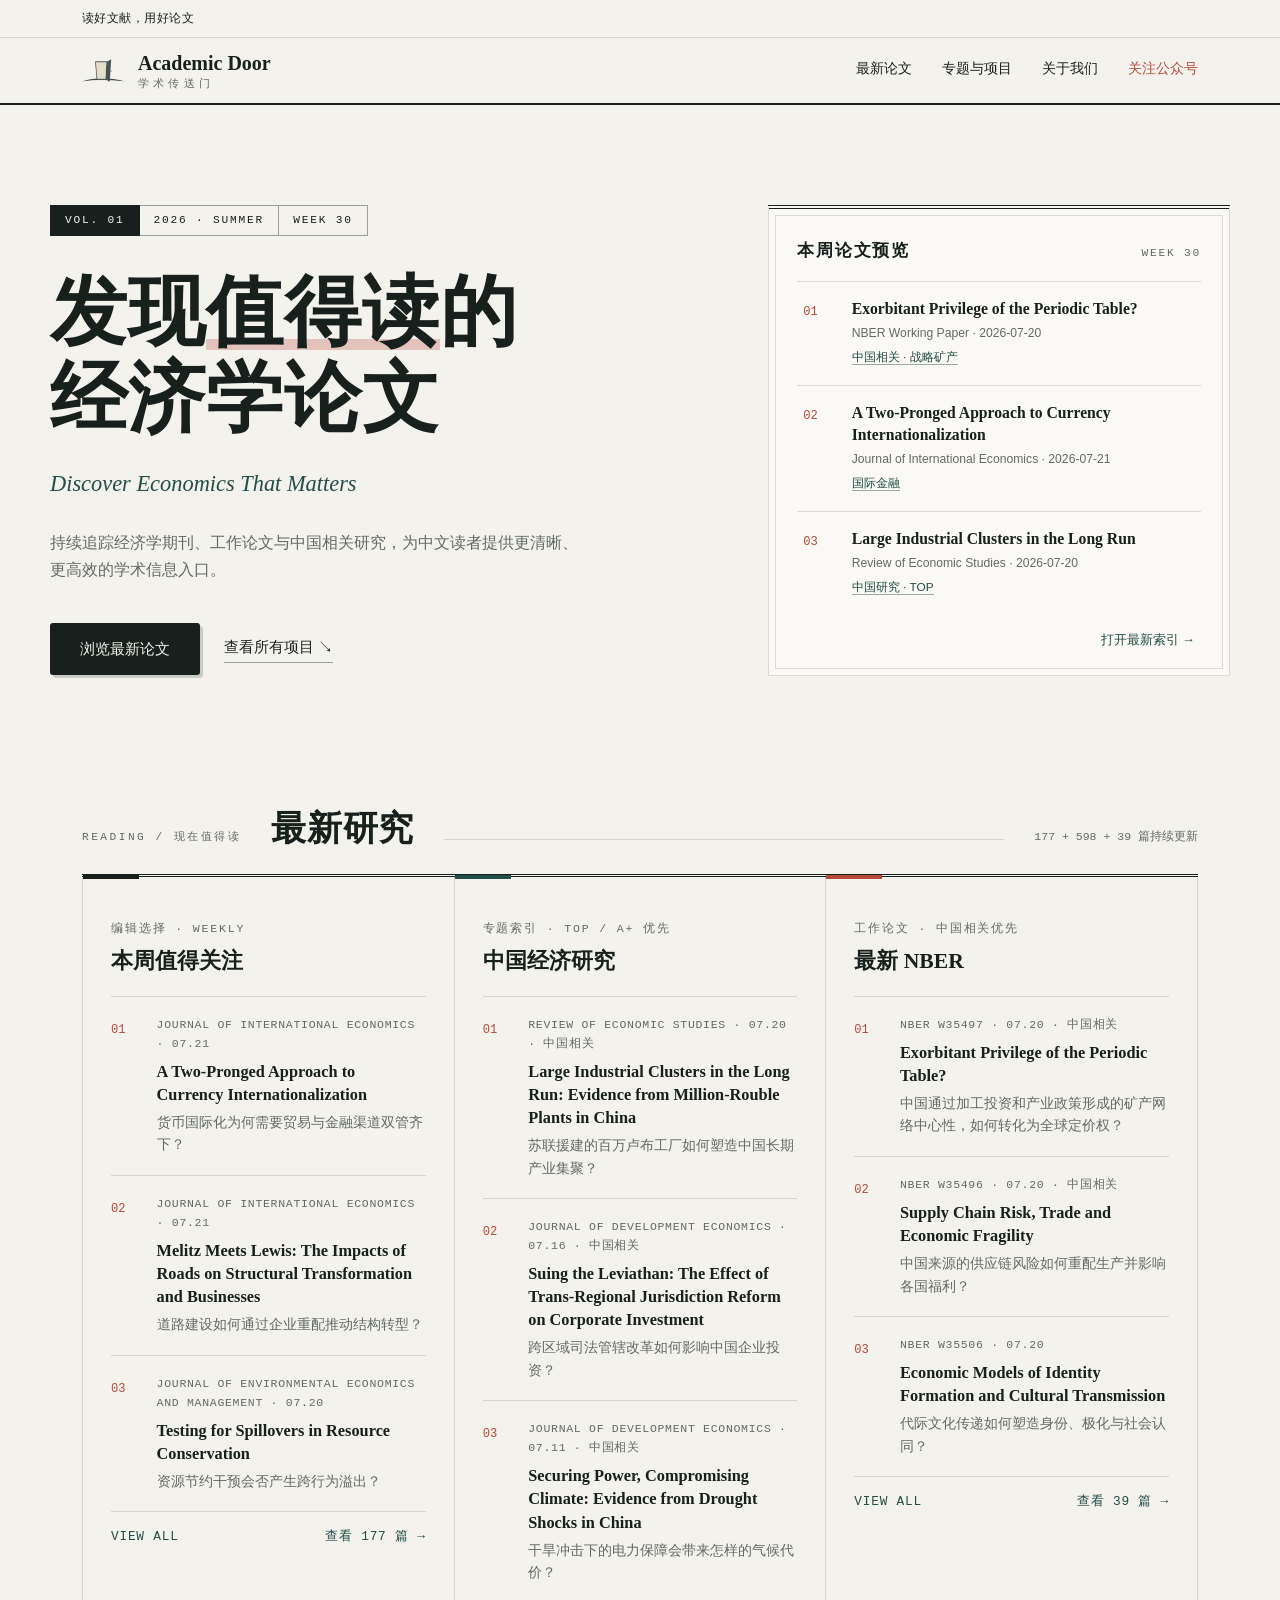
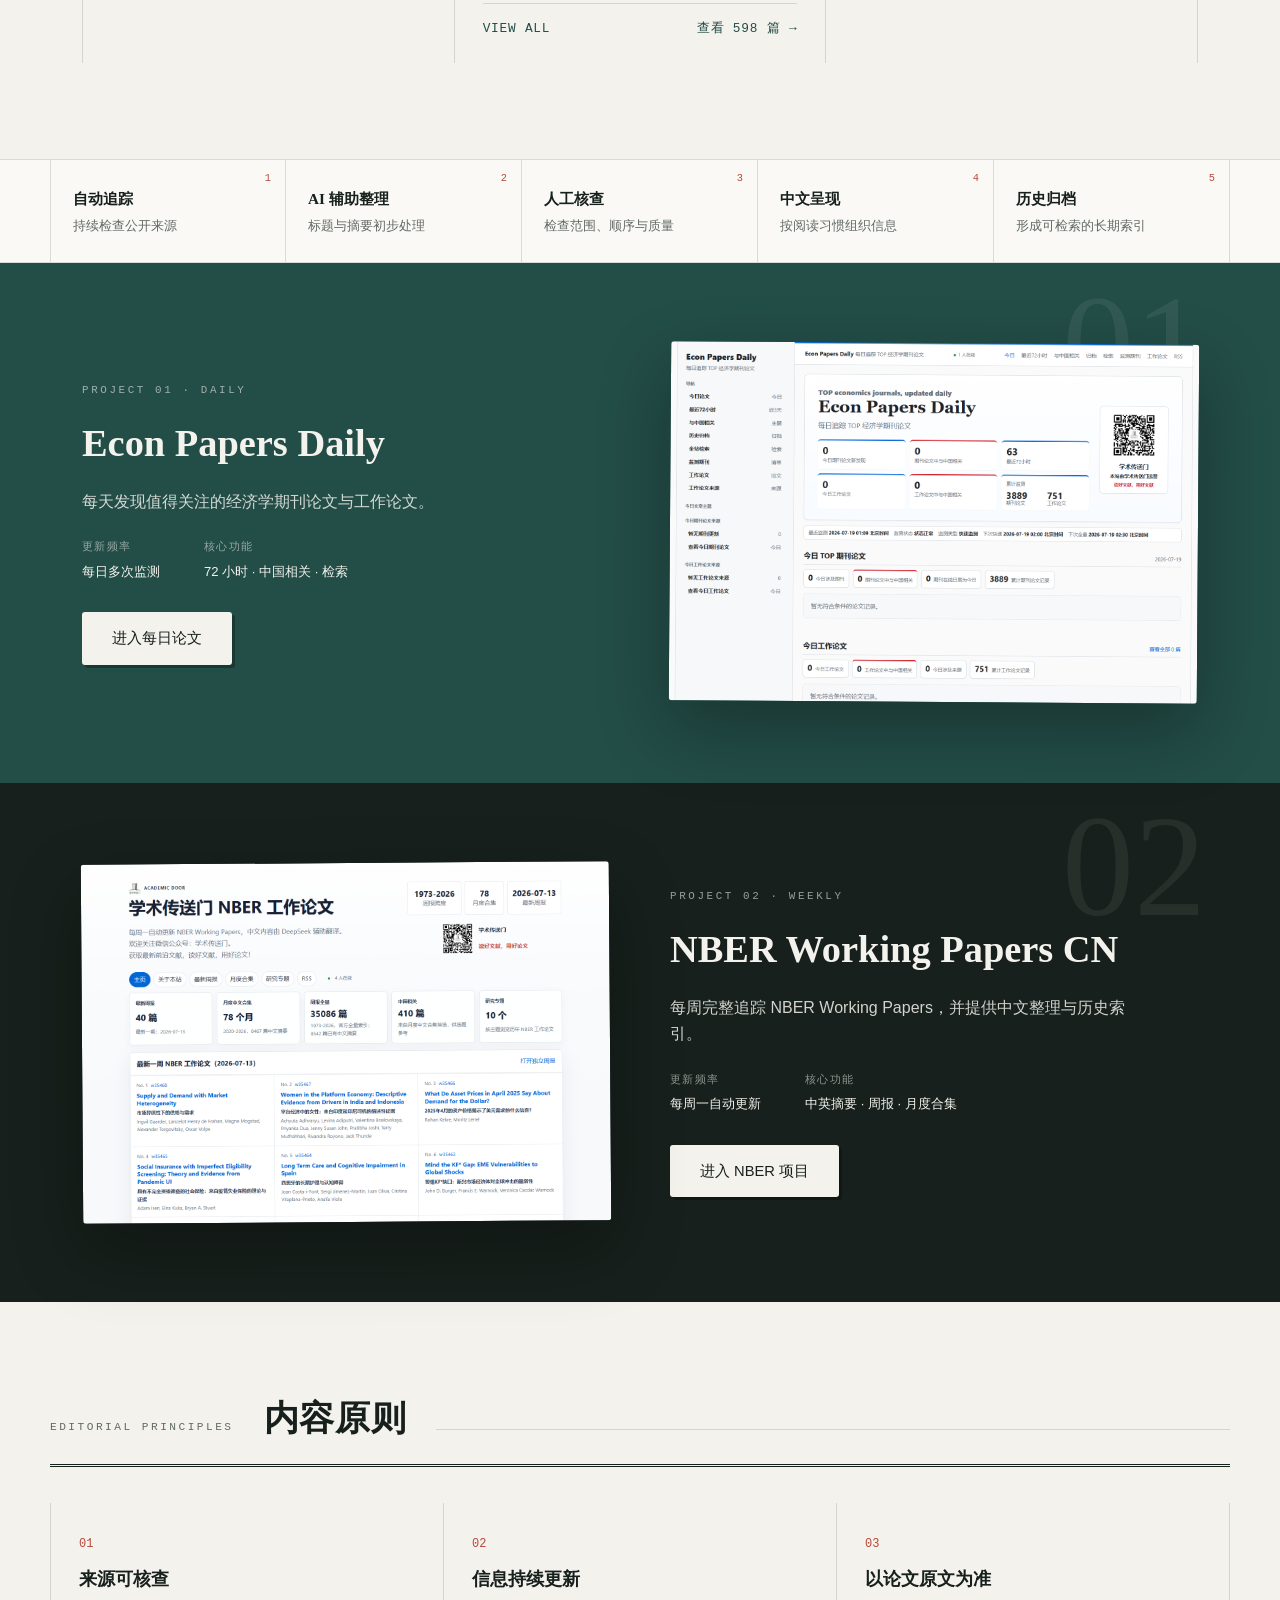
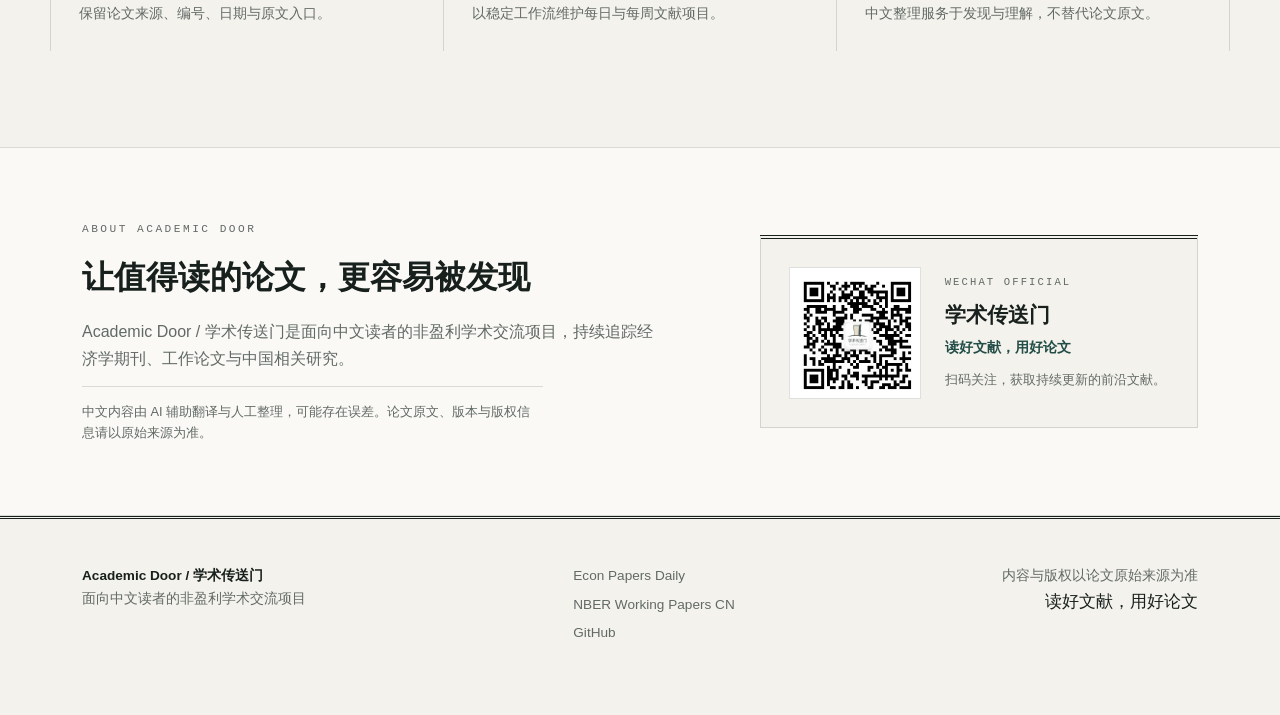
==== index.html @ 7e3368a0 "fix(homepage): connect presence and paper links" ====
<!doctype html>
<html lang="zh-CN">
<head>
<meta charset="utf-8">
<meta name="viewport" content="width=device-width, initial-scale=1">
<title>Academic Door / 学术传送门｜经济学文献发现入口</title>
<meta name="description" content="Academic Door / 学术传送门持续追踪经济学期刊、工作论文与中国相关研究，为中文读者提供清晰、可信、可检索的学术信息入口。">
<meta name="theme-color" content="#F4F2ED">
<meta name="robots" content="index,follow,max-image-preview:large">
<link rel="canonical" href="https://academic-door.github.io/">
<link rel="icon" href="assets/academic-door-mark.png" type="image/png">
<meta property="og:title" content="Academic Door / 学术传送门｜经济学文献发现入口">
<meta property="og:description" content="持续追踪经济学期刊、工作论文与中国相关研究。读好文献，用好论文。">
<meta property="og:type" content="website">
<meta property="og:url" content="https://academic-door.github.io/">
<meta property="og:image" content="https://academic-door.github.io/assets/academic-door-logo.png">
<meta property="og:locale" content="zh_CN">
<script type="application/ld+json">
{
  "@context": "https://schema.org",
  "@graph": [
    {
      "@type": "Organization",
      "@id": "https://academic-door.github.io/#organization",
      "name": "Academic Door",
      "alternateName": "学术传送门",
      "url": "https://academic-door.github.io/",
      "logo": "https://academic-door.github.io/assets/academic-door-logo.png",
      "description": "面向中文经济学读者的非盈利学术交流项目。"
    },
    {
      "@type": "WebSite",
      "@id": "https://academic-door.github.io/#website",
      "name": "Academic Door / 学术传送门",
      "url": "https://academic-door.github.io/",
      "publisher": {"@id": "https://academic-door.github.io/#organization"},
      "inLanguage": ["zh-CN", "en"]
    },
    {
      "@type": "ItemList",
      "name": "Academic Door 公开项目",
      "itemListElement": [
        {"@type": "ListItem", "position": 1, "url": "https://academic-door.github.io/econ-paper-monitor/", "name": "Econ Papers Daily"},
        {"@type": "ListItem", "position": 2, "url": "https://academic-door.github.io/nber-working-papers-cn/", "name": "NBER Working Papers CN"}
      ]
    }
  ]
}
</script>
<style>
  :root{
    --paper:#F4F2ED; --raised:#FAF9F6; --ink:#17201C; --ink2:#626A65;
    --green:#234D47; --red:#B64A3A; --line:rgba(23,32,28,.14); --line2:rgba(23,32,28,.4);
    --serif-zh:"Songti SC","STSong","Noto Serif CJK SC","Source Han Serif SC",SimSun,serif;
    --serif-en:"Iowan Old Style",Baskerville,"Times New Roman",serif;
    --sans:"PingFang SC","Microsoft YaHei","Noto Sans CJK SC",Arial,sans-serif;
    --mono:"SFMono-Regular",Consolas,"Liberation Mono",monospace;
  }
  *{box-sizing:border-box;margin:0}
  html{scroll-behavior:smooth}
  body{background:var(--paper);color:var(--ink);font-family:var(--sans);line-height:1.65;text-rendering:optimizeLegibility}
  .shell{max-width:1180px;margin:0 auto;padding:0 32px}
  a{color:inherit;text-decoration:none}
  :focus-visible{outline:2px solid var(--red);outline-offset:3px}
  .sr-only{position:absolute;width:1px;height:1px;overflow:hidden;clip:rect(0 0 0 0)}
  .skip-link{position:absolute;left:-999px;top:0;background:var(--ink);color:var(--paper);padding:8px 16px;z-index:99}
  .skip-link:focus{left:0}

  .dateline{border-bottom:1px solid var(--line);font-family:var(--mono);font-size:.72rem;letter-spacing:.14em;color:var(--ink2)}
  .dateline .shell{display:flex;justify-content:space-between;align-items:center;padding-top:9px;padding-bottom:9px}
  .dateline .motto-line{font-family:var(--serif-zh);letter-spacing:.04em;color:var(--ink)}
  .dateline b{color:var(--red);font-weight:400}
  .presence{display:none;align-items:center;gap:7px}
  .presence.is-live{display:inline-flex}
  .presence .dot{width:7px;height:7px;border-radius:50%;background:var(--green);position:relative}
  .presence .dot::after{content:"";position:absolute;inset:-4px;border-radius:50%;border:1px solid var(--green);opacity:.5;animation:ping 2.4s cubic-bezier(0,0,.2,1) infinite}
  @keyframes ping{0%{transform:scale(.7);opacity:.6}80%,100%{transform:scale(1.9);opacity:0}}
  .presence .n{color:var(--ink);font-weight:400}
  @media(prefers-reduced-motion:reduce){.presence .dot::after{animation:none}}

  header.site{position:sticky;top:0;background:rgba(244,242,237,.98);z-index:9;border-bottom:2px solid var(--ink)}
  .h-in{display:flex;align-items:center;justify-content:space-between;padding:14px 32px;max-width:1180px;margin:0 auto}
  .brand{display:flex;align-items:center;gap:12px}
  .brand img{display:block}
  .brand span{display:flex;flex-direction:column;line-height:1.15}
  .brand b{font-family:var(--serif-en);font-size:1.25rem}
  .brand small{font-size:.66rem;letter-spacing:.4em;color:var(--ink2);margin-top:2px}
  nav.primary{display:flex;align-items:baseline}
  nav.primary a{margin-left:30px;font-size:.9rem;position:relative;padding-bottom:3px;white-space:nowrap}
  nav.primary a::after{content:"";position:absolute;left:0;bottom:0;width:0;height:2px;background:var(--red);transition:width .22s cubic-bezier(.22,1,.36,1)}
  nav.primary a:hover::after{width:100%}
  nav.primary a.cta{color:var(--red)}

  .hero{display:grid;grid-template-columns:7fr 5fr;gap:72px;padding:100px 0 92px;align-items:start}
  .kicker{display:flex;font-family:var(--mono);font-size:.7rem;letter-spacing:.16em;margin-bottom:34px}
  .kicker span{padding:5px 14px;border:1px solid var(--line2)}
  .kicker span+span{border-left:none}
  .kicker .hot{background:var(--ink);color:var(--paper);border-color:var(--ink)}
  h1.display{font-family:var(--serif-zh);font-weight:700;font-size:4.8rem;line-height:1.12;letter-spacing:.012em}
  h1 .accent{position:relative;white-space:nowrap;z-index:0}
  h1 .accent::after{content:"";position:absolute;left:0;right:0;bottom:.06em;height:.14em;background:rgba(182,74,58,.28);z-index:-1}
  .display-en{font-family:var(--serif-en);font-style:italic;color:var(--green);font-size:1.4rem;margin:24px 0 26px}
  .lead{color:var(--ink2);max-width:33em;font-size:1.03rem}
  .actions{margin-top:40px;display:flex;gap:24px;align-items:center;flex-wrap:wrap}
  .btn{display:inline-block;background:var(--ink);color:var(--paper);padding:14px 30px;font-size:.92rem;border-radius:3px;transition:transform .16s ease-out,background .16s;box-shadow:3px 3px 0 rgba(23,32,28,.18)}
  .btn:hover{background:var(--green)} .btn:active{transform:scale(.97)}
  .txtlink{font-size:.92rem;border-bottom:1.5px solid var(--line2);padding-bottom:2px;transition:color .16s,border-color .16s}
  .txtlink:hover{border-color:var(--red);color:var(--red)}

  .issue{background:var(--raised);border:1px solid var(--line);border-top:4px double var(--ink);padding:28px 28px 12px;position:relative}
  .issue::before{content:"";position:absolute;inset:6px;border:1px solid var(--line);pointer-events:none}
  .issue>header{display:flex;justify-content:space-between;align-items:baseline;padding-bottom:16px;font-family:var(--mono);font-size:.7rem;letter-spacing:.16em;color:var(--ink2)}
  .issue>header b{font-family:var(--serif-zh);font-size:1.05rem;color:var(--ink)}
  .issue ol{list-style:none;padding:0}
  .issue li{border-top:1px solid var(--line)}
  .issue li a{display:grid;grid-template-columns:2.4em 1fr;gap:10px;padding:16px 6px;transition:background .18s;position:relative;z-index:1}
  .issue li a:hover{background:rgba(35,77,71,.06)}
  .issue .no{font-family:var(--mono);color:var(--red);font-size:.76rem;padding-top:4px}
  .issue b.t{font-family:var(--serif-en);font-size:.98rem;line-height:1.35;display:block;font-weight:600}
  .issue li a:hover b.t{text-decoration:underline;text-decoration-color:var(--red);text-underline-offset:3px}
  .issue small{color:var(--ink2);font-size:.76rem;display:block;margin-top:4px}
  .issue em{font-style:normal;color:var(--green);font-size:.74rem;border-bottom:1px solid rgba(35,77,71,.45)}
  .issue .foot{display:flex;justify-content:flex-end;padding:13px 6px;font-size:.8rem;position:relative;z-index:1}
  .issue .foot a{color:var(--green)} .issue .foot a:hover{color:var(--red)}

  .section-head{display:flex;align-items:baseline;gap:30px;border-bottom:3px double var(--ink);padding-bottom:16px}
  .section-head .idx{font-family:var(--mono);font-size:.7rem;letter-spacing:.22em;color:var(--ink2)}
  .section-head h2{font-family:var(--serif-zh);font-size:2.2rem;letter-spacing:.02em}
  .section-head .rule{flex:1;height:1px;background:var(--line)}
  .section-head .count{font-family:var(--mono);font-size:.72rem;color:var(--ink2)}

  .grid3{display:grid;grid-template-columns:1fr 1fr 1fr;border-left:1px solid var(--line)}
  .research-stream{border-right:1px solid var(--line);padding:28px 28px 10px;position:relative}
  .research-stream::before{content:"";position:absolute;top:-2px;left:0;width:56px;height:4px}
  .s-ed::before{background:var(--ink)} .s-cn::before{background:var(--green)} .s-nb::before{background:var(--red)}
  .research-stream .tag{font-family:var(--mono);font-size:.72rem;letter-spacing:.16em;color:var(--ink2);display:block;margin:14px 0 6px}
  .research-stream h3{font-family:var(--serif-zh);font-size:1.35rem;margin-bottom:16px}
  .paper-row{display:grid;grid-template-columns:2.1em 1fr;gap:12px;padding:18px 0;border-top:1px solid var(--line);transition:background .18s}
  .paper-row:hover{background:rgba(23,32,28,.035)}
  .paper-row>span{font-family:var(--mono);color:var(--red);font-size:.76rem;padding-top:5px;transition:transform .18s}
  .paper-row:hover>span{transform:translateX(3px)}
  .paper-source{font-family:var(--mono);font-size:.72rem;letter-spacing:.06em;color:var(--ink2);margin-bottom:7px}
  .paper-row h4{font-family:var(--serif-en);font-size:1.02rem;line-height:1.42;font-weight:600}
  .paper-row a.paper-link{color:inherit;text-decoration:none;display:block}
  .paper-row a.paper-link:hover h4{text-decoration:underline;text-decoration-color:var(--red);text-decoration-thickness:1.5px;text-underline-offset:3px}
  .paper-row:hover h4{text-decoration:underline;text-decoration-color:var(--red);text-decoration-thickness:1.5px;text-underline-offset:3px}
  .paper-row div>p:not(.paper-source){color:var(--ink2);font-size:.85rem;margin-top:6px}
  .more{display:flex;justify-content:space-between;font-size:.8rem;color:var(--green);padding:14px 0;border-top:1px solid var(--line);font-family:var(--mono);letter-spacing:.06em}
  .more:hover{color:var(--red)}

  .method{border-top:1px solid var(--line);border-bottom:1px solid var(--line);margin-top:96px;background:var(--raised)}
  .method ul{display:grid;grid-template-columns:repeat(5,1fr);padding:0;max-width:1180px;margin:0 auto}
  .method li{list-style:none;padding:26px 22px;border-right:1px solid var(--line);font-size:.82rem;color:var(--ink2);position:relative}
  .method li:first-child{border-left:1px solid var(--line)}
  .method b{display:block;color:var(--ink);font-size:.95rem;margin-bottom:4px;font-family:var(--serif-zh)}
  .method .step{position:absolute;top:10px;right:14px;font-family:var(--mono);font-size:.65rem;color:var(--red)}

  .band{background:var(--green);color:var(--paper)}
  .band .shell{display:grid;grid-template-columns:1fr 1fr;gap:60px;padding:80px 32px;align-items:center;position:relative}
  .band .pn{font-family:var(--mono);font-size:.68rem;letter-spacing:.24em;color:rgba(244,242,237,.6)}
  .band h3{font-family:var(--serif-en);font-size:2.4rem;margin:12px 0 14px}
  .band p{color:rgba(244,242,237,.85);max-width:29em}
  .band dl{display:flex;gap:44px;margin-top:24px;font-size:.82rem}
  .band dt{color:rgba(244,242,237,.55);font-family:var(--mono);font-size:.66rem;letter-spacing:.14em;margin-bottom:4px}
  .band .btn{background:var(--paper);color:var(--ink);box-shadow:3px 3px 0 rgba(0,0,0,.28);margin-top:30px}
  .band .btn:hover{background:#fff}
  .shot{border-radius:3px;overflow:hidden;box-shadow:0 28px 70px rgba(0,0,0,.3);transform:rotate(.4deg);transition:transform .3s cubic-bezier(.22,1,.36,1)}
  .shot img{display:block;width:100%;height:auto}
  .band .shell:hover .shot{transform:rotate(0)}
  .band.alt{background:var(--ink)} .band.alt .shot{transform:rotate(-.4deg)}
  .vol{position:absolute;font-family:var(--serif-en);font-size:9rem;line-height:1;opacity:.07;right:24px;top:12px;pointer-events:none}

  .principles{padding:88px 0 0}
  .p-grid{display:grid;grid-template-columns:1fr 1fr 1fr;gap:0;border-left:1px solid var(--line);margin-top:36px}
  .p-grid article{border-right:1px solid var(--line);padding:26px 28px}
  .p-grid span{font-family:var(--mono);color:var(--red);font-size:.75rem}
  .p-grid h3{font-family:var(--serif-zh);font-size:1.15rem;margin:8px 0 8px}
  .p-grid p{color:var(--ink2);font-size:.88rem}

  .about{margin-top:96px;background:var(--raised);border-top:1px solid var(--line);border-bottom:1px solid var(--line)}
  .about .shell{display:grid;grid-template-columns:7fr 5fr;gap:64px;padding:72px 32px;align-items:center}
  .about .idx{font-family:var(--mono);font-size:.7rem;letter-spacing:.22em;color:var(--ink2)}
  .about h2{font-family:var(--serif-zh);font-size:2rem;margin:12px 0 16px}
  .about p{color:var(--ink2);max-width:36em}
  .about .disclaimer{font-size:.8rem;margin-top:14px;padding-top:14px;border-top:1px solid var(--line)}
  .wechat{background:var(--paper);border:1px solid var(--line);border-top:4px double var(--ink);padding:28px;display:flex;gap:24px;align-items:center}
  .wechat .qr{flex:none;width:132px;height:132px;background:#fff;border:1px solid var(--line);padding:8px;display:flex;align-items:center;justify-content:center}
  .wechat .qr img{display:block;width:100%;height:100%;object-fit:contain}
  .wechat p{font-family:var(--mono);font-size:.66rem;letter-spacing:.2em;color:var(--ink2)}
  .wechat h3{font-family:var(--serif-zh);font-size:1.3rem;margin:6px 0 4px}
  .wechat strong{display:block;color:var(--green);font-size:.9rem;margin-bottom:6px}
  .wechat span{font-size:.8rem;color:var(--ink2)}

  footer{border-top:3px double var(--ink);margin-top:0;padding:46px 0 64px;color:var(--ink2);font-size:.85rem}
  footer .shell{display:flex;justify-content:space-between;gap:32px;flex-wrap:wrap}
  footer nav a{display:block;margin-bottom:6px}
  footer nav a:hover{color:var(--red)}
  footer .motto{font-family:var(--serif-zh);color:var(--ink);font-size:1.05rem}

  .reveal{opacity:1;transform:none}
  @media(prefers-reduced-motion:reduce){html{scroll-behavior:auto}.paper-row:hover>span{transform:none}}
  @media(max-width:940px){
    .hero{grid-template-columns:1fr;gap:48px;padding-top:60px}
    h1.display{font-size:4rem}
    .grid3,.p-grid{grid-template-columns:1fr}
    .band .shell,.about .shell{grid-template-columns:1fr;padding:56px 32px}
    .method ul{grid-template-columns:1fr 1fr}
    .section-head{flex-wrap:wrap;gap:12px}
  }
  @media(max-width:640px){
    .shell{padding:0 20px}
    .dateline .shell{justify-content:center;gap:16px}
    .h-in{flex-direction:column;align-items:stretch;gap:12px;padding:14px 20px}
    .brand b{font-size:1.1rem}
    nav.primary{width:100%;overflow-x:auto;-webkit-overflow-scrolling:touch;scrollbar-width:none;border-top:1px solid var(--line);padding-top:10px}
    nav.primary::-webkit-scrollbar{display:none}
    nav.primary a{margin-left:0;margin-right:26px;font-size:.86rem;flex:none}
    h1.display{font-size:2.75rem}
    .kicker span{padding:4px 10px;font-size:.62rem}
    .band .shell,.about .shell{padding:48px 20px}
    .method ul{grid-template-columns:1fr}
    .method li{border-left:none;border-right:none;border-top:1px solid var(--line)}
    .wechat{flex-direction:column;align-items:flex-start}
    footer .shell{flex-direction:column}
  }
</style>
</head>
<body>
<a class="skip-link" href="#main">跳到正文</a>
<div class="dateline"><div class="shell">
  <span class="motto-line">读好文献，用好论文</span>
  <span class="presence" id="presence" data-endpoint="https://econ-paper-monitor-presence.academic-door.workers.dev/presence" aria-live="polite"><span class="dot" aria-hidden="true"></span><span><b class="n" id="presence-count">—</b> 人在线</span></span>
</div></div>
<header class="site"><div class="h-in">
  <a class="brand" href="index.html" aria-label="Academic Door 首页">
    <img src="assets/academic-door-mark.png" width="44" height="25" alt="">
    <span><b>Academic Door</b><small>学术传送门</small></span>
  </a>
  <nav class="primary" aria-label="主要导航">
    <a href="#latest">最新论文</a><a href="#projects">专题与项目</a><a href="#about">关于我们</a><a class="cta" href="#wechat">关注公众号</a>
  </nav>
</div></header>

<main id="main">
<section class="hero shell" aria-labelledby="a-title">
  <div>
    <p class="kicker"><span class="hot">VOL. 01</span><span>2026 · SUMMER</span><span>WEEK 30</span></p>
    <h1 class="display" id="a-title">发现<span class="accent">值得读</span>的<br>经济学论文</h1>
    <p class="display-en">Discover Economics That Matters</p>
    <p class="lead">持续追踪经济学期刊、工作论文与中国相关研究，为中文读者提供更清晰、更高效的学术信息入口。</p>
    <div class="actions"><a class="btn" href="#latest">浏览最新论文</a><a class="txtlink" href="#projects">查看所有项目 ↘</a></div>
  </div>
  <aside class="issue reveal" aria-label="本周论文预览">
    <header><b>本周论文预览</b><span>WEEK 30</span></header>
    <ol>
      <li><a href="https://academic-door.github.io/nber-working-papers-cn/papers/w35497.html"><span class="no">01</span><span><b class="t">Exorbitant Privilege of the Periodic Table?</b><small>NBER Working Paper · 2026-07-20</small><em>中国相关 · 战略矿产</em></span></a></li>
      <li><a href="https://academic-door.github.io/econ-paper-monitor/paper.html?key=a-two-pronged-approach-to-currency-internationalization-70a25677bcc0"><span class="no">02</span><span><b class="t">A Two-Pronged Approach to Currency Internationalization</b><small>Journal of International Economics · 2026-07-21</small><em>国际金融</em></span></a></li>
      <li><a href="https://academic-door.github.io/econ-paper-monitor/paper.html?key=large-industrial-clusters-in-the-long-run-evidence-from-million-rouble-p-0019fd579c88"><span class="no">03</span><span><b class="t">Large Industrial Clusters in the Long Run</b><small>Review of Economic Studies · 2026-07-20</small><em>中国研究 · TOP</em></span></a></li>
    </ol>
    <div class="foot"><a href="https://academic-door.github.io/econ-paper-monitor/recent72/">打开最新索引 →</a></div>
  </aside>
</section>

<section class="shell" id="latest" aria-labelledby="latest-title" style="padding-top:32px">
  <div class="section-head"><span class="idx">READING / 现在值得读</span><h2 id="latest-title">最新研究</h2><span class="rule"></span><span class="count">177 + 598 + 39 篇持续更新</span></div>
  <div class="grid3">
    <section class="research-stream s-ed reveal">
      <span class="tag">编辑选择 · WEEKLY</span><h3>本周值得关注</h3>
      <article class="paper-row"><span>01</span><div><p class="paper-source">JOURNAL OF INTERNATIONAL ECONOMICS · 07.21</p><a class="paper-link" href="https://academic-door.github.io/econ-paper-monitor/paper.html?key=a-two-pronged-approach-to-currency-internationalization-70a25677bcc0"><h4>A Two-Pronged Approach to Currency Internationalization</h4></a><p>货币国际化为何需要贸易与金融渠道双管齐下？</p></div></article>
      <article class="paper-row"><span>02</span><div><p class="paper-source">JOURNAL OF INTERNATIONAL ECONOMICS · 07.21</p><a class="paper-link" href="https://academic-door.github.io/econ-paper-monitor/paper.html?key=melitz-meets-lewis-the-impacts-of-roads-on-structural-transformation-and-d2013c219a94"><h4>Melitz Meets Lewis: The Impacts of Roads on Structural Transformation and Businesses</h4></a><p>道路建设如何通过企业重配推动结构转型？</p></div></article>
      <article class="paper-row"><span>03</span><div><p class="paper-source">JOURNAL OF ENVIRONMENTAL ECONOMICS AND MANAGEMENT · 07.20</p><a class="paper-link" href="https://academic-door.github.io/econ-paper-monitor/paper.html?key=testing-for-spillovers-in-resource-conservation-evidence-from-a-natural--028e17755c95"><h4>Testing for Spillovers in Resource Conservation</h4></a><p>资源节约干预会否产生跨行为溢出？</p></div></article>
      <a class="more" href="https://academic-door.github.io/econ-paper-monitor/recent72/"><span>VIEW ALL</span><span>查看 177 篇 →</span></a>
    </section>
    <section class="research-stream s-cn reveal">
      <span class="tag">专题索引 · TOP / A+ 优先</span><h3>中国经济研究</h3>
      <article class="paper-row"><span>01</span><div><p class="paper-source">REVIEW OF ECONOMIC STUDIES · 07.20 · 中国相关</p><a class="paper-link" href="https://academic-door.github.io/econ-paper-monitor/paper.html?key=large-industrial-clusters-in-the-long-run-evidence-from-million-rouble-p-0019fd579c88"><h4>Large Industrial Clusters in the Long Run: Evidence from Million-Rouble Plants in China</h4></a><p>苏联援建的百万卢布工厂如何塑造中国长期产业集聚？</p></div></article>
      <article class="paper-row"><span>02</span><div><p class="paper-source">JOURNAL OF DEVELOPMENT ECONOMICS · 07.16 · 中国相关</p><a class="paper-link" href="https://academic-door.github.io/econ-paper-monitor/paper.html?key=suing-the-leviathan-the-effect-of-trans-regional-jurisdiction-reform-on--2dab5f658add"><h4>Suing the Leviathan: The Effect of Trans-Regional Jurisdiction Reform on Corporate Investment</h4></a><p>跨区域司法管辖改革如何影响中国企业投资？</p></div></article>
      <article class="paper-row"><span>03</span><div><p class="paper-source">JOURNAL OF DEVELOPMENT ECONOMICS · 07.11 · 中国相关</p><a class="paper-link" href="https://academic-door.github.io/econ-paper-monitor/paper.html?key=securing-power-compromising-climate-evidence-from-drought-shocks-in-chin-40f5d8f1aa23"><h4>Securing Power, Compromising Climate: Evidence from Drought Shocks in China</h4></a><p>干旱冲击下的电力保障会带来怎样的气候代价？</p></div></article>
      <a class="more" href="https://academic-door.github.io/econ-paper-monitor/topics/china/"><span>VIEW ALL</span><span>查看 598 篇 →</span></a>
    </section>
    <section class="research-stream s-nb reveal">
      <span class="tag">工作论文 · 中国相关优先</span><h3>最新 NBER</h3>
      <article class="paper-row"><span>01</span><div><p class="paper-source">NBER W35497 · 07.20 · 中国相关</p><a class="paper-link" href="https://academic-door.github.io/nber-working-papers-cn/papers/w35497.html"><h4>Exorbitant Privilege of the Periodic Table?</h4></a><p>中国通过加工投资和产业政策形成的矿产网络中心性，如何转化为全球定价权？</p></div></article>
      <article class="paper-row"><span>02</span><div><p class="paper-source">NBER W35496 · 07.20 · 中国相关</p><a class="paper-link" href="https://academic-door.github.io/nber-working-papers-cn/papers/w35496.html"><h4>Supply Chain Risk, Trade and Economic Fragility</h4></a><p>中国来源的供应链风险如何重配生产并影响各国福利？</p></div></article>
      <article class="paper-row"><span>03</span><div><p class="paper-source">NBER W35506 · 07.20</p><a class="paper-link" href="https://academic-door.github.io/nber-working-papers-cn/papers/w35506.html"><h4>Economic Models of Identity Formation and Cultural Transmission</h4></a><p>代际文化传递如何塑造身份、极化与社会认同？</p></div></article>
      <a class="more" href="https://academic-door.github.io/nber-working-papers-cn/weekly/2026-07-20.html"><span>VIEW ALL</span><span>查看 39 篇 →</span></a>
    </section>
  </div>
</section>

<section class="method" aria-label="编辑流程">
  <ul>
    <li><span class="step">1</span><b>自动追踪</b>持续检查公开来源</li>
    <li><span class="step">2</span><b>AI 辅助整理</b>标题与摘要初步处理</li>
    <li><span class="step">3</span><b>人工核查</b>检查范围、顺序与质量</li>
    <li><span class="step">4</span><b>中文呈现</b>按阅读习惯组织信息</li>
    <li><span class="step">5</span><b>历史归档</b>形成可检索的长期索引</li>
  </ul>
</section>

<section class="band" id="projects" aria-labelledby="proj1"><div class="shell">
  <span class="vol">01</span>
  <div><p class="pn">PROJECT 01 · DAILY</p><h3 id="proj1">Econ Papers Daily</h3><p>每天发现值得关注的经济学期刊论文与工作论文。</p>
    <dl><div><dt>更新频率</dt><dd>每日多次监测</dd></div><div><dt>核心功能</dt><dd>72 小时 · 中国相关 · 检索</dd></div></dl>
    <a class="btn" href="https://academic-door.github.io/econ-paper-monitor/">进入每日论文</a></div>
  <div class="shot"><img src="assets/project-previews/econ-papers-daily.png" alt="Econ Papers Daily 项目页面预览" loading="lazy" decoding="async"></div>
</div></section>
<section class="band alt" aria-labelledby="proj2"><div class="shell">
  <span class="vol">02</span>
  <div class="shot"><img src="assets/project-previews/nber-working-papers-cn.png" alt="NBER Working Papers CN 项目页面预览" loading="lazy" decoding="async"></div>
  <div><p class="pn">PROJECT 02 · WEEKLY</p><h3 id="proj2">NBER Working Papers CN</h3><p>每周完整追踪 NBER Working Papers，并提供中文整理与历史索引。</p>
    <dl><div><dt>更新频率</dt><dd>每周一自动更新</dd></div><div><dt>核心功能</dt><dd>中英摘要 · 周报 · 月度合集</dd></div></dl>
    <a class="btn" href="https://academic-door.github.io/nber-working-papers-cn/">进入 NBER 项目</a></div>
</div></section>

<section class="principles shell" aria-labelledby="principles-title">
  <div class="section-head"><span class="idx">EDITORIAL PRINCIPLES</span><h2 id="principles-title">内容原则</h2><span class="rule"></span></div>
  <div class="p-grid">
    <article><span>01</span><h3>来源可核查</h3><p>保留论文来源、编号、日期与原文入口。</p></article>
    <article><span>02</span><h3>信息持续更新</h3><p>以稳定工作流维护每日与每周文献项目。</p></article>
    <article><span>03</span><h3>以论文原文为准</h3><p>中文整理服务于发现与理解，不替代论文原文。</p></article>
  </div>
</section>

<section class="about" id="about" aria-labelledby="about-title"><div class="shell">
  <div><p class="idx">ABOUT ACADEMIC DOOR</p><h2 id="about-title">让值得读的论文，更容易被发现</h2>
    <p>Academic Door / 学术传送门是面向中文读者的非盈利学术交流项目，持续追踪经济学期刊、工作论文与中国相关研究。</p>
    <p class="disclaimer">中文内容由 AI 辅助翻译与人工整理，可能存在误差。论文原文、版本与版权信息请以原始来源为准。</p></div>
  <div class="wechat" id="wechat">
    <div class="qr"><img src="assets/academic-door-qr.jpg" width="116" height="116" alt="学术传送门微信公众号二维码" loading="lazy" decoding="async"></div>
    <div><p>WECHAT OFFICIAL</p><h3>学术传送门</h3><strong>读好文献，用好论文</strong><span>扫码关注，获取持续更新的前沿文献。</span></div>
  </div>
</div></section>
</main>

<footer><div class="shell">
  <div><b style="color:var(--ink)">Academic Door / 学术传送门</b><br>面向中文读者的非盈利学术交流项目</div>
  <nav aria-label="页脚导航">
    <a href="https://academic-door.github.io/econ-paper-monitor/">Econ Papers Daily</a>
    <a href="https://academic-door.github.io/nber-working-papers-cn/">NBER Working Papers CN</a>
    <a href="https://github.com/academic-door">GitHub</a>
  </nav>
  <div style="text-align:right">内容与版权以论文原始来源为准<br><span class="motto">读好文献，用好论文</span></div>
</div></footer>

<script>
  (function () {
    var el = document.getElementById("presence");
    if (!el) return;
    var endpoint = el.getAttribute("data-endpoint");
    if (!endpoint) return;
    var out = document.getElementById("presence-count");
    var storageKey = "epd_presence_client";
    var clientId;
    try {
      clientId = localStorage.getItem(storageKey);
      if (!clientId) {
        clientId = crypto.randomUUID ? crypto.randomUUID() : Math.random().toString(36).slice(2);
        localStorage.setItem(storageKey, clientId);
      }
    } catch (e) {
      clientId = Math.random().toString(36).slice(2);
    }
    function refresh() {
      var separator = endpoint.indexOf("?") === -1 ? "?" : "&";
      fetch(endpoint + separator + "client_id=" + encodeURIComponent(clientId), {
        cache: "no-store",
        headers: { "Accept": "application/json" }
      })
        .then(function (r) { return r.ok ? r.json() : Promise.reject(); })
        .then(function (d) {
          var n = Number(d && (d.online != null ? d.online : d.count));
          if (Number.isFinite(n) && n > 0) {
            out.textContent = Math.floor(n);
            el.classList.add("is-live");
          }
        })
        .catch(function () { /* keep hidden */ });
    }
    refresh();
    setInterval(refresh, 60000);
  })();
</script>
</body>
</html>
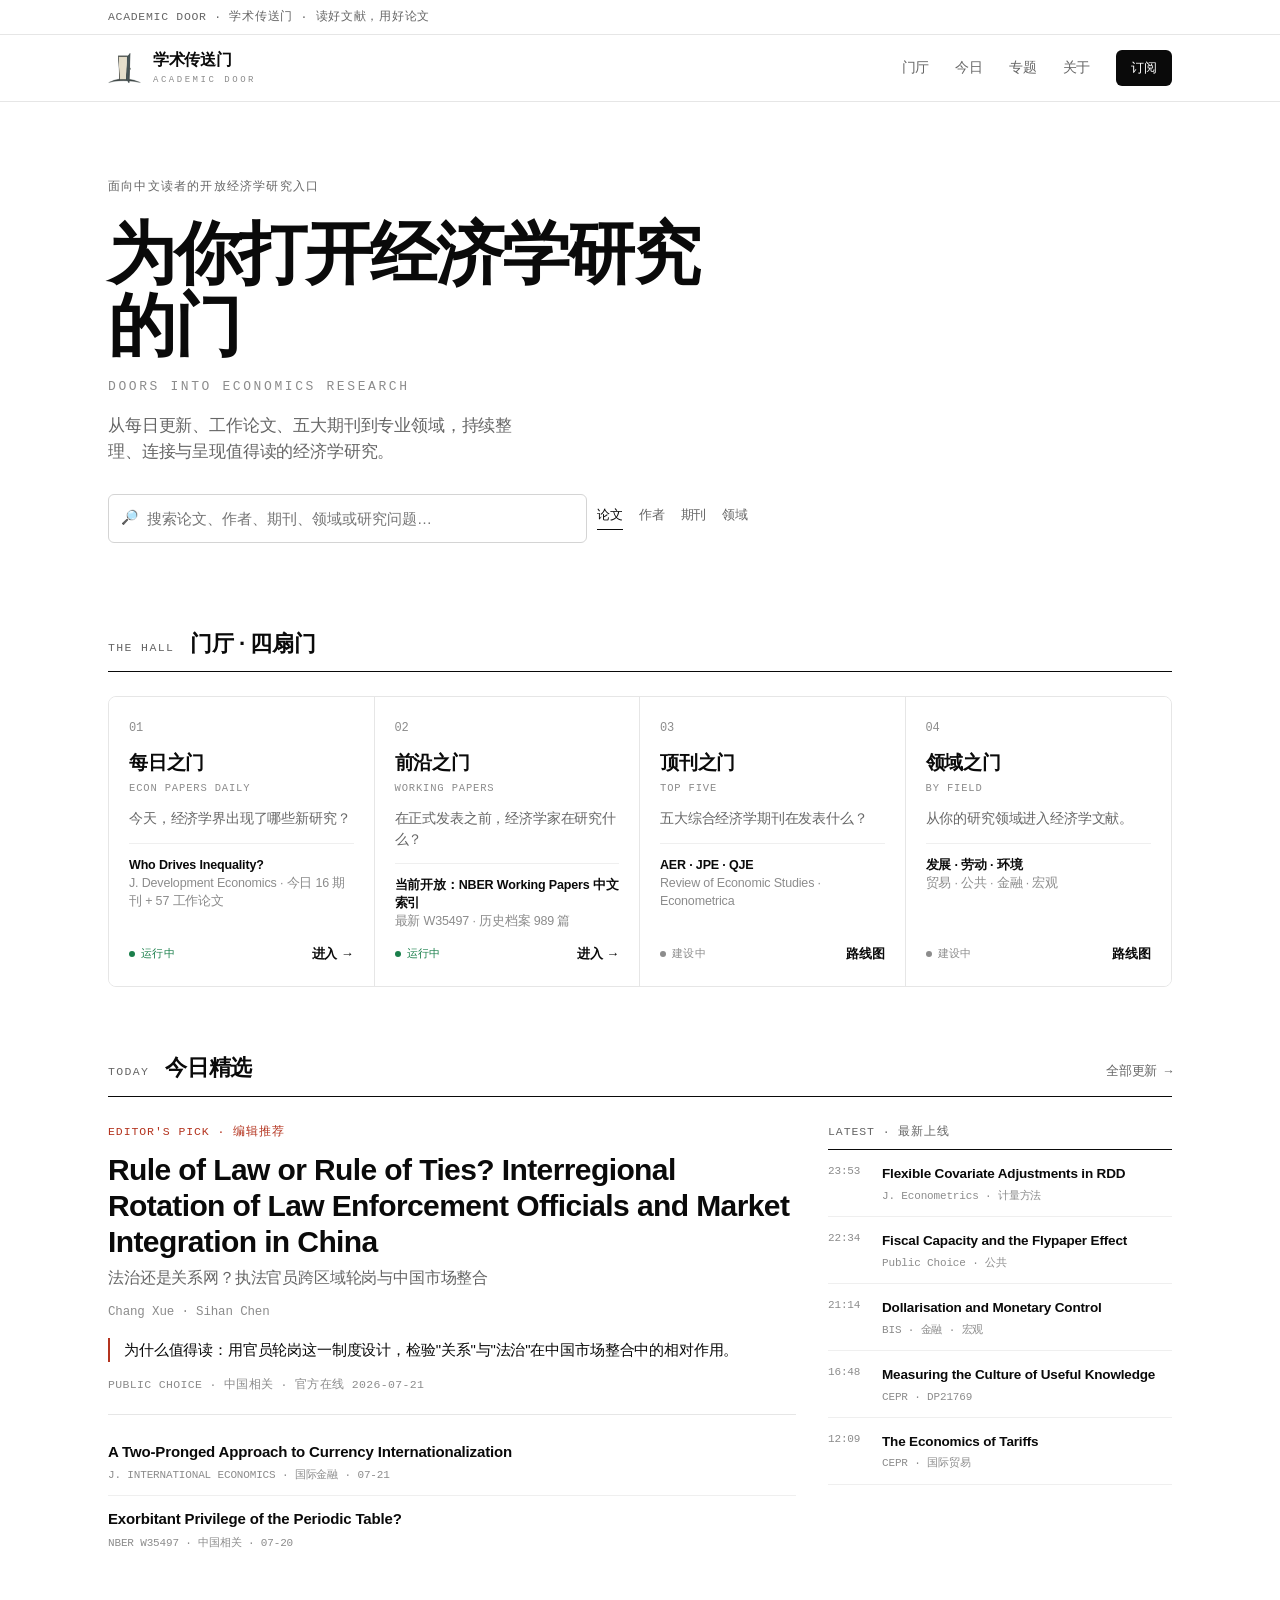
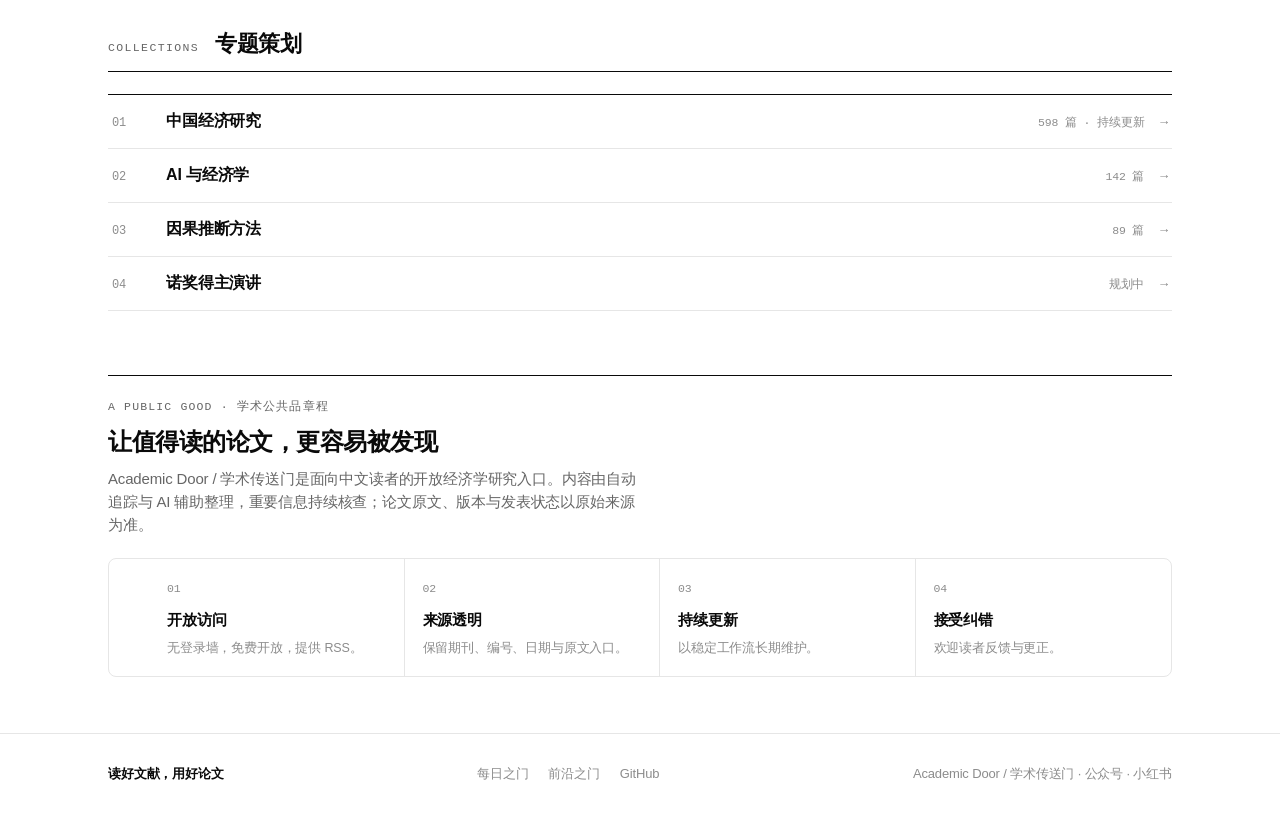
==== commit 26c6314b: "feat(home): restructure homepage as the four-door Hall (white-paper terminal style) Framework-first " ====
--- a/index.html
+++ b/index.html
@@ -3,14 +3,14 @@
 <head>
 <meta charset="utf-8">
 <meta name="viewport" content="width=device-width, initial-scale=1">
-<title>Academic Door / 学术传送门｜经济学文献发现入口</title>
-<meta name="description" content="Academic Door / 学术传送门持续追踪经济学期刊、工作论文与中国相关研究，为中文读者提供清晰、可信、可检索的学术信息入口。">
-<meta name="theme-color" content="#F4F2ED">
+<title>Academic Door / 学术传送门｜经济学研究的门</title>
+<meta name="description" content="Academic Door / 学术传送门：面向中文读者的开放经济学研究入口。每日更新、工作论文、五大期刊与专业领域，发现值得读的研究。">
+<meta name="theme-color" content="#ffffff">
 <meta name="robots" content="index,follow,max-image-preview:large">
 <link rel="canonical" href="https://academic-door.github.io/">
 <link rel="icon" href="assets/academic-door-mark.png" type="image/png">
-<meta property="og:title" content="Academic Door / 学术传送门｜经济学文献发现入口">
-<meta property="og:description" content="持续追踪经济学期刊、工作论文与中国相关研究。读好文献，用好论文。">
+<meta property="og:title" content="Academic Door / 学术传送门｜经济学研究的门">
+<meta property="og:description" content="面向中文读者的开放经济学研究入口。读好文献，用好论文。">
 <meta property="og:type" content="website">
 <meta property="og:url" content="https://academic-door.github.io/">
 <meta property="og:image" content="https://academic-door.github.io/assets/academic-door-logo.png">
@@ -49,298 +49,264 @@
 </script>
 <style>
   :root{
-    --paper:#F4F2ED; --raised:#FAF9F6; --ink:#17201C; --ink2:#626A65;
-    --green:#234D47; --red:#B64A3A; --line:rgba(23,32,28,.14); --line2:rgba(23,32,28,.4);
-    --serif-zh:"Songti SC","STSong","Noto Serif CJK SC","Source Han Serif SC",SimSun,serif;
-    --serif-en:"Iowan Old Style",Baskerville,"Times New Roman",serif;
-    --sans:"PingFang SC","Microsoft YaHei","Noto Sans CJK SC",Arial,sans-serif;
-    --mono:"SFMono-Regular",Consolas,"Liberation Mono",monospace;
+    --bg:#ffffff; --ink:#0a0a0a; --ink2:#666; --ink3:#8c8c8c; --line:#e6e6e6; --line2:#d4d4d4;
+    --accent:#0a0a0a; --hair:#efefef; --cn:#b4341f;
+    --sans:-apple-system,BlinkMacSystemFont,"Segoe UI","PingFang SC","Microsoft YaHei","Noto Sans SC",Arial,sans-serif;
+    --mono:"SFMono-Regular",ui-monospace,Consolas,"Liberation Mono",monospace;
   }
   *{box-sizing:border-box;margin:0}
   html{scroll-behavior:smooth}
-  body{background:var(--paper);color:var(--ink);font-family:var(--sans);line-height:1.65;text-rendering:optimizeLegibility}
-  .shell{max-width:1180px;margin:0 auto;padding:0 32px}
+  body{background:var(--bg);color:var(--ink);font-family:var(--sans);line-height:1.55;text-rendering:optimizeLegibility;-webkit-font-smoothing:antialiased;font-variant-numeric:tabular-nums;letter-spacing:-.01em}
   a{color:inherit;text-decoration:none}
-  :focus-visible{outline:2px solid var(--red);outline-offset:3px}
+  :focus-visible{outline:2px solid var(--accent);outline-offset:2px}
+  .shell{max-width:1120px;margin:0 auto;padding:0 28px}
   .sr-only{position:absolute;width:1px;height:1px;overflow:hidden;clip:rect(0 0 0 0)}
-  .skip-link{position:absolute;left:-999px;top:0;background:var(--ink);color:var(--paper);padding:8px 16px;z-index:99}
+  .skip-link{position:absolute;left:-999px;top:0;background:var(--ink);color:#fff;padding:8px 16px;z-index:99}
   .skip-link:focus{left:0}
 
-  .dateline{border-bottom:1px solid var(--line);font-family:var(--mono);font-size:.72rem;letter-spacing:.14em;color:var(--ink2)}
-  .dateline .shell{display:flex;justify-content:space-between;align-items:center;padding-top:9px;padding-bottom:9px}
-  .dateline .motto-line{font-family:var(--serif-zh);letter-spacing:.04em;color:var(--ink)}
-  .dateline b{color:var(--red);font-weight:400}
+  /* dateline */
+  .dateline{border-bottom:1px solid var(--line);font-family:var(--mono);font-size:11.5px;letter-spacing:.06em;color:var(--ink2)}
+  .dateline .shell{display:flex;justify-content:space-between;align-items:center;padding:8px 28px}
   .presence{display:none;align-items:center;gap:7px}
   .presence.is-live{display:inline-flex}
-  .presence .dot{width:7px;height:7px;border-radius:50%;background:var(--green);position:relative}
-  .presence .dot::after{content:"";position:absolute;inset:-4px;border-radius:50%;border:1px solid var(--green);opacity:.5;animation:ping 2.4s cubic-bezier(0,0,.2,1) infinite}
+  .presence .dot{width:6px;height:6px;border-radius:50%;background:#1a7f4b;position:relative}
+  .presence .dot::after{content:"";position:absolute;inset:-4px;border-radius:50%;border:1px solid #1a7f4b;opacity:.5;animation:ping 2.4s cubic-bezier(0,0,.2,1) infinite}
   @keyframes ping{0%{transform:scale(.7);opacity:.6}80%,100%{transform:scale(1.9);opacity:0}}
-  .presence .n{color:var(--ink);font-weight:400}
   @media(prefers-reduced-motion:reduce){.presence .dot::after{animation:none}}
 
-  header.site{position:sticky;top:0;background:rgba(244,242,237,.98);z-index:9;border-bottom:2px solid var(--ink)}
-  .h-in{display:flex;align-items:center;justify-content:space-between;padding:14px 32px;max-width:1180px;margin:0 auto}
-  .brand{display:flex;align-items:center;gap:12px}
+  /* header */
+  header.site{position:sticky;top:0;z-index:20;background:rgba(255,255,255,.9);backdrop-filter:saturate(180%) blur(10px);border-bottom:1px solid var(--line)}
+  .h-in{max-width:1120px;margin:0 auto;padding:13px 28px;display:flex;align-items:center;justify-content:space-between}
+  .brand{display:flex;align-items:center;gap:11px}
   .brand img{display:block}
-  .brand span{display:flex;flex-direction:column;line-height:1.15}
-  .brand b{font-family:var(--serif-en);font-size:1.25rem}
-  .brand small{font-size:.66rem;letter-spacing:.4em;color:var(--ink2);margin-top:2px}
-  nav.primary{display:flex;align-items:baseline}
-  nav.primary a{margin-left:30px;font-size:.9rem;position:relative;padding-bottom:3px;white-space:nowrap}
-  nav.primary a::after{content:"";position:absolute;left:0;bottom:0;width:0;height:2px;background:var(--red);transition:width .22s cubic-bezier(.22,1,.36,1)}
-  nav.primary a:hover::after{width:100%}
-  nav.primary a.cta{color:var(--red)}
-
-  .hero{display:grid;grid-template-columns:7fr 5fr;gap:72px;padding:100px 0 92px;align-items:start}
-  .kicker{display:flex;font-family:var(--mono);font-size:.7rem;letter-spacing:.16em;margin-bottom:34px}
-  .kicker span{padding:5px 14px;border:1px solid var(--line2)}
-  .kicker span+span{border-left:none}
-  .kicker .hot{background:var(--ink);color:var(--paper);border-color:var(--ink)}
-  h1.display{font-family:var(--serif-zh);font-weight:700;font-size:4.8rem;line-height:1.12;letter-spacing:.012em}
-  h1 .accent{position:relative;white-space:nowrap;z-index:0}
-  h1 .accent::after{content:"";position:absolute;left:0;right:0;bottom:.06em;height:.14em;background:rgba(182,74,58,.28);z-index:-1}
-  .display-en{font-family:var(--serif-en);font-style:italic;color:var(--green);font-size:1.4rem;margin:24px 0 26px}
-  .lead{color:var(--ink2);max-width:33em;font-size:1.03rem}
-  .actions{margin-top:40px;display:flex;gap:24px;align-items:center;flex-wrap:wrap}
-  .btn{display:inline-block;background:var(--ink);color:var(--paper);padding:14px 30px;font-size:.92rem;border-radius:3px;transition:transform .16s ease-out,background .16s;box-shadow:3px 3px 0 rgba(23,32,28,.18)}
-  .btn:hover{background:var(--green)} .btn:active{transform:scale(.97)}
-  .txtlink{font-size:.92rem;border-bottom:1.5px solid var(--line2);padding-bottom:2px;transition:color .16s,border-color .16s}
-  .txtlink:hover{border-color:var(--red);color:var(--red)}
-
-  .issue{background:var(--raised);border:1px solid var(--line);border-top:4px double var(--ink);padding:28px 28px 12px;position:relative}
-  .issue::before{content:"";position:absolute;inset:6px;border:1px solid var(--line);pointer-events:none}
-  .issue>header{display:flex;justify-content:space-between;align-items:baseline;padding-bottom:16px;font-family:var(--mono);font-size:.7rem;letter-spacing:.16em;color:var(--ink2)}
-  .issue>header b{font-family:var(--serif-zh);font-size:1.05rem;color:var(--ink)}
-  .issue ol{list-style:none;padding:0}
-  .issue li{border-top:1px solid var(--line)}
-  .issue li a{display:grid;grid-template-columns:2.4em 1fr;gap:10px;padding:16px 6px;transition:background .18s;position:relative;z-index:1}
-  .issue li a:hover{background:rgba(35,77,71,.06)}
-  .issue .no{font-family:var(--mono);color:var(--red);font-size:.76rem;padding-top:4px}
-  .issue b.t{font-family:var(--serif-en);font-size:.98rem;line-height:1.35;display:block;font-weight:600}
-  .issue li a:hover b.t{text-decoration:underline;text-decoration-color:var(--red);text-underline-offset:3px}
-  .issue small{color:var(--ink2);font-size:.76rem;display:block;margin-top:4px}
-  .issue em{font-style:normal;color:var(--green);font-size:.74rem;border-bottom:1px solid rgba(35,77,71,.45)}
-  .issue .foot{display:flex;justify-content:flex-end;padding:13px 6px;font-size:.8rem;position:relative;z-index:1}
-  .issue .foot a{color:var(--green)} .issue .foot a:hover{color:var(--red)}
-
-  .section-head{display:flex;align-items:baseline;gap:30px;border-bottom:3px double var(--ink);padding-bottom:16px}
-  .section-head .idx{font-family:var(--mono);font-size:.7rem;letter-spacing:.22em;color:var(--ink2)}
-  .section-head h2{font-family:var(--serif-zh);font-size:2.2rem;letter-spacing:.02em}
-  .section-head .rule{flex:1;height:1px;background:var(--line)}
-  .section-head .count{font-family:var(--mono);font-size:.72rem;color:var(--ink2)}
-
-  .grid3{display:grid;grid-template-columns:1fr 1fr 1fr;border-left:1px solid var(--line)}
-  .research-stream{border-right:1px solid var(--line);padding:28px 28px 10px;position:relative}
-  .research-stream::before{content:"";position:absolute;top:-2px;left:0;width:56px;height:4px}
-  .s-ed::before{background:var(--ink)} .s-cn::before{background:var(--green)} .s-nb::before{background:var(--red)}
-  .research-stream .tag{font-family:var(--mono);font-size:.72rem;letter-spacing:.16em;color:var(--ink2);display:block;margin:14px 0 6px}
-  .research-stream h3{font-family:var(--serif-zh);font-size:1.35rem;margin-bottom:16px}
-  .paper-row{display:grid;grid-template-columns:2.1em 1fr;gap:12px;padding:18px 0;border-top:1px solid var(--line);transition:background .18s}
-  .paper-row:hover{background:rgba(23,32,28,.035)}
-  .paper-row>span{font-family:var(--mono);color:var(--red);font-size:.76rem;padding-top:5px;transition:transform .18s}
-  .paper-row:hover>span{transform:translateX(3px)}
-  .paper-source{font-family:var(--mono);font-size:.72rem;letter-spacing:.06em;color:var(--ink2);margin-bottom:7px}
-  .paper-row h4{font-family:var(--serif-en);font-size:1.02rem;line-height:1.42;font-weight:600}
-  .paper-row a.paper-link{color:inherit;text-decoration:none;display:block}
-  .paper-row a.paper-link:hover h4{text-decoration:underline;text-decoration-color:var(--red);text-decoration-thickness:1.5px;text-underline-offset:3px}
-  .paper-row:hover h4{text-decoration:underline;text-decoration-color:var(--red);text-decoration-thickness:1.5px;text-underline-offset:3px}
-  .paper-row div>p:not(.paper-source){color:var(--ink2);font-size:.85rem;margin-top:6px}
-  .more{display:flex;justify-content:space-between;font-size:.8rem;color:var(--green);padding:14px 0;border-top:1px solid var(--line);font-family:var(--mono);letter-spacing:.06em}
-  .more:hover{color:var(--red)}
-
-  .method{border-top:1px solid var(--line);border-bottom:1px solid var(--line);margin-top:96px;background:var(--raised)}
-  .method ul{display:grid;grid-template-columns:repeat(5,1fr);padding:0;max-width:1180px;margin:0 auto}
-  .method li{list-style:none;padding:26px 22px;border-right:1px solid var(--line);font-size:.82rem;color:var(--ink2);position:relative}
-  .method li:first-child{border-left:1px solid var(--line)}
-  .method b{display:block;color:var(--ink);font-size:.95rem;margin-bottom:4px;font-family:var(--serif-zh)}
-  .method .step{position:absolute;top:10px;right:14px;font-family:var(--mono);font-size:.65rem;color:var(--red)}
-
-  .band{background:var(--green);color:var(--paper)}
-  .band .shell{display:grid;grid-template-columns:1fr 1fr;gap:60px;padding:80px 32px;align-items:center;position:relative}
-  .band .pn{font-family:var(--mono);font-size:.68rem;letter-spacing:.24em;color:rgba(244,242,237,.6)}
-  .band h3{font-family:var(--serif-en);font-size:2.4rem;margin:12px 0 14px}
-  .band p{color:rgba(244,242,237,.85);max-width:29em}
-  .band dl{display:flex;gap:44px;margin-top:24px;font-size:.82rem}
-  .band dt{color:rgba(244,242,237,.55);font-family:var(--mono);font-size:.66rem;letter-spacing:.14em;margin-bottom:4px}
-  .band .btn{background:var(--paper);color:var(--ink);box-shadow:3px 3px 0 rgba(0,0,0,.28);margin-top:30px}
-  .band .btn:hover{background:#fff}
-  .shot{border-radius:3px;overflow:hidden;box-shadow:0 28px 70px rgba(0,0,0,.3);transform:rotate(.4deg);transition:transform .3s cubic-bezier(.22,1,.36,1)}
-  .shot img{display:block;width:100%;height:auto}
-  .band .shell:hover .shot{transform:rotate(0)}
-  .band.alt{background:var(--ink)} .band.alt .shot{transform:rotate(-.4deg)}
-  .vol{position:absolute;font-family:var(--serif-en);font-size:9rem;line-height:1;opacity:.07;right:24px;top:12px;pointer-events:none}
-
-  .principles{padding:88px 0 0}
-  .p-grid{display:grid;grid-template-columns:1fr 1fr 1fr;gap:0;border-left:1px solid var(--line);margin-top:36px}
-  .p-grid article{border-right:1px solid var(--line);padding:26px 28px}
-  .p-grid span{font-family:var(--mono);color:var(--red);font-size:.75rem}
-  .p-grid h3{font-family:var(--serif-zh);font-size:1.15rem;margin:8px 0 8px}
-  .p-grid p{color:var(--ink2);font-size:.88rem}
-
-  .about{margin-top:96px;background:var(--raised);border-top:1px solid var(--line);border-bottom:1px solid var(--line)}
-  .about .shell{display:grid;grid-template-columns:7fr 5fr;gap:64px;padding:72px 32px;align-items:center}
-  .about .idx{font-family:var(--mono);font-size:.7rem;letter-spacing:.22em;color:var(--ink2)}
-  .about h2{font-family:var(--serif-zh);font-size:2rem;margin:12px 0 16px}
-  .about p{color:var(--ink2);max-width:36em}
-  .about .disclaimer{font-size:.8rem;margin-top:14px;padding-top:14px;border-top:1px solid var(--line)}
-  .wechat{background:var(--paper);border:1px solid var(--line);border-top:4px double var(--ink);padding:28px;display:flex;gap:24px;align-items:center}
-  .wechat .qr{flex:none;width:132px;height:132px;background:#fff;border:1px solid var(--line);padding:8px;display:flex;align-items:center;justify-content:center}
-  .wechat .qr img{display:block;width:100%;height:100%;object-fit:contain}
-  .wechat p{font-family:var(--mono);font-size:.66rem;letter-spacing:.2em;color:var(--ink2)}
-  .wechat h3{font-family:var(--serif-zh);font-size:1.3rem;margin:6px 0 4px}
-  .wechat strong{display:block;color:var(--green);font-size:.9rem;margin-bottom:6px}
-  .wechat span{font-size:.8rem;color:var(--ink2)}
-
-  footer{border-top:3px double var(--ink);margin-top:0;padding:46px 0 64px;color:var(--ink2);font-size:.85rem}
-  footer .shell{display:flex;justify-content:space-between;gap:32px;flex-wrap:wrap}
-  footer nav a{display:block;margin-bottom:6px}
-  footer nav a:hover{color:var(--red)}
-  footer .motto{font-family:var(--serif-zh);color:var(--ink);font-size:1.05rem}
-
-  .reveal{opacity:1;transform:none}
-  @media(prefers-reduced-motion:reduce){html{scroll-behavior:auto}.paper-row:hover>span{transform:none}}
-  @media(max-width:940px){
-    .hero{grid-template-columns:1fr;gap:48px;padding-top:60px}
-    h1.display{font-size:4rem}
-    .grid3,.p-grid{grid-template-columns:1fr}
-    .band .shell,.about .shell{grid-template-columns:1fr;padding:56px 32px}
-    .method ul{grid-template-columns:1fr 1fr}
-    .section-head{flex-wrap:wrap;gap:12px}
+  .brand b{font-size:16px;font-weight:700;letter-spacing:-.02em}
+  .brand small{display:block;font-family:var(--mono);font-size:9px;letter-spacing:.28em;color:var(--ink3);margin-top:1px}
+  nav.primary{display:flex;align-items:center;gap:26px}
+  nav.primary a{font-size:14px;color:var(--ink2)}
+  nav.primary a:hover{color:var(--ink)}
+  nav.primary a.cta{background:var(--ink);color:#fff;padding:8px 15px;border-radius:6px;font-size:13px}
+
+  /* hero */
+  .hero{padding:76px 0 20px}
+  .hero .eb{font-family:var(--mono);font-size:12px;letter-spacing:.1em;text-transform:uppercase;color:var(--ink2);margin-bottom:22px}
+  .hero h1{font-size:clamp(40px,6.2vw,68px);font-weight:800;line-height:1.05;letter-spacing:-.035em;max-width:16ch}
+  .hero .en{font-family:var(--mono);font-size:13px;letter-spacing:.2em;text-transform:uppercase;color:var(--ink3);margin-top:16px}
+  .hero p{font-size:17px;color:var(--ink2);margin-top:16px;max-width:44ch}
+  /* search */
+  .search{margin:28px 0 0;display:flex;gap:10px;max-width:640px;flex-wrap:wrap}
+  .search .f{flex:1;min-width:240px;position:relative}
+  .search input{width:100%;padding:12px 14px 12px 38px;border:1px solid var(--line2);border-radius:6px;background:#fff;font:inherit;font-size:15px}
+  .search .ic{position:absolute;left:13px;top:50%;transform:translateY(-50%);color:var(--ink3);font-size:14px}
+  .search .scope{display:flex;gap:16px;align-items:center}
+  .search .scope a{font-family:var(--mono);font-size:12.5px;color:var(--ink2);padding-bottom:2px;border-bottom:1.5px solid transparent}
+  .search .scope a.on{color:var(--ink);border-color:var(--ink)}
+
+  /* section head */
+  .sh{display:flex;align-items:baseline;gap:16px;border-bottom:1px solid var(--ink);padding-bottom:10px;margin:64px 0 0}
+  .sh .k{font-family:var(--mono);font-size:11.5px;letter-spacing:.12em;text-transform:uppercase;color:var(--ink2)}
+  .sh h2{font-size:22px;font-weight:700;letter-spacing:-.02em}
+  .sh .rule{flex:1}
+  .sh .more{font-family:var(--mono);font-size:12.5px;color:var(--ink2)}
+  .sh .more:hover{color:var(--ink)}
+
+  /* the hall — bordered door cards */
+  .doors{display:grid;grid-template-columns:repeat(4,1fr);gap:-1px;margin-top:24px;border:1px solid var(--line);border-radius:8px;overflow:hidden;grid-auto-rows:1fr}
+  .door{border-right:1px solid var(--line);padding:22px 20px;display:flex;flex-direction:column;min-height:250px;background:#fff;transition:background .16s}
+  .door:last-child{border-right:none}
+  .door:hover{background:#fafafa}
+  .door .no{font-family:var(--mono);font-size:12px;color:var(--ink3)}
+  .door h3{font-size:19px;font-weight:700;letter-spacing:-.01em;margin:10px 0 3px}
+  .door .pn{font-family:var(--mono);font-size:10.5px;letter-spacing:.08em;text-transform:uppercase;color:var(--ink3)}
+  .door .q{font-size:13.5px;color:var(--ink2);margin-top:13px;line-height:1.5}
+  .door .peek{margin-top:13px;padding-top:12px;border-top:1px solid var(--hair);font-size:12.5px;color:var(--ink3);line-height:1.45;flex:1}
+  .door .peek b{display:block;color:var(--ink);font-weight:600}
+  .door .foot{margin-top:14px;display:flex;align-items:center;justify-content:space-between}
+  .door .st{font-family:var(--mono);font-size:11px;letter-spacing:.04em;text-transform:uppercase;display:inline-flex;align-items:center;gap:6px;color:#1a7f4b}
+  .door .st .d{width:6px;height:6px;border-radius:50%;background:#1a7f4b}
+  .door .st.soon{color:var(--ink3)}
+  .door .st.soon .d{background:var(--ink3)}
+  .door .go{font-size:13px;font-weight:600}
+  .door .go .ar{display:inline-block;transition:transform .18s}
+  .door:hover .go .ar{transform:translateX(3px)}
+
+  /* today */
+  .today{display:grid;grid-template-columns:2fr 1fr;gap:32px;margin-top:26px}
+  .feature .fk{font-family:var(--mono);font-size:11.5px;letter-spacing:.08em;text-transform:uppercase;color:var(--cn)}
+  .feature h3{font-size:clamp(22px,3vw,30px);font-weight:700;letter-spacing:-.02em;line-height:1.2;margin:12px 0 6px}
+  .feature h3 a:hover{text-decoration:underline;text-underline-offset:3px;text-decoration-thickness:2px}
+  .feature .zh{font-size:16px;color:var(--ink2)}
+  .feature .au{font-family:var(--mono);font-size:12.5px;color:var(--ink3);margin-top:12px}
+  .feature .why{font-size:15px;color:var(--ink);margin-top:16px;padding-left:14px;border-left:2px solid var(--cn);line-height:1.55}
+  .feature .src{font-family:var(--mono);font-size:11.5px;color:var(--ink3);margin-top:14px;letter-spacing:.03em}
+  .sub{margin-top:20px;border-top:1px solid var(--line);padding-top:14px}
+  .sub .row{padding:11px 0;border-bottom:1px solid var(--hair)}
+  .sub .row:last-child{border-bottom:none}
+  .sub .row b{font-size:15px;font-weight:600;line-height:1.35}
+  .sub .row b a:hover{text-decoration:underline;text-underline-offset:2px}
+  .sub .row span{font-family:var(--mono);font-size:11px;color:var(--ink3);display:block;margin-top:3px}
+  .latest .lk{font-family:var(--mono);font-size:11.5px;letter-spacing:.08em;text-transform:uppercase;color:var(--ink2);border-bottom:1px solid var(--ink);padding-bottom:9px}
+  .latest .l{display:grid;grid-template-columns:44px 1fr;gap:10px;padding:11px 0;border-bottom:1px solid var(--hair)}
+  .latest .l .tm{font-family:var(--mono);font-size:11px;color:var(--ink3);padding-top:2px}
+  .latest .l b{font-size:13.5px;font-weight:600;line-height:1.34}
+  .latest .l .mt{font-family:var(--mono);font-size:11px;color:var(--ink3);margin-top:2px}
+
+  /* collections */
+  .colist{margin-top:22px;border-top:1px solid var(--ink)}
+  .colist a{display:grid;grid-template-columns:38px 1fr auto auto;align-items:baseline;gap:16px;padding:14px 4px;border-bottom:1px solid var(--line)}
+  .colist a:hover{background:#fafafa}
+  .colist .no{font-family:var(--mono);font-size:12px;color:var(--ink3)}
+  .colist .nm{font-size:16px;font-weight:650}
+  .colist .ct{font-family:var(--mono);font-size:11.5px;color:var(--ink3)}
+  .colist .ar{font-family:var(--mono);font-size:13px;color:var(--ink3)}
+  .colist a:hover .ar{color:var(--ink)}
+
+  /* charter */
+  .charter{margin-top:64px;border-top:1px solid var(--ink);padding-top:22px}
+  .charter .k{font-family:var(--mono);font-size:11.5px;letter-spacing:.1em;text-transform:uppercase;color:var(--ink2)}
+  .charter h2{font-size:24px;font-weight:700;letter-spacing:-.02em;margin:8px 0 6px}
+  .charter p{color:var(--ink2);max-width:64ch;font-size:15px}
+  .charter ol{list-style:none;counter-reset:c;display:grid;grid-template-columns:repeat(4,1fr);margin-top:22px;border:1px solid var(--line);border-radius:8px;overflow:hidden}
+  .charter li{counter-increment:c;border-right:1px solid var(--line);padding:16px 18px}
+  .charter li:last-child{border-right:none}
+  .charter li::before{content:counter(c,decimal-leading-zero);font-family:var(--mono);font-size:11.5px;color:var(--ink3)}
+  .charter li b{display:block;font-size:15px;font-weight:650;margin:8px 0 4px}
+  .charter li span{font-size:12.5px;color:var(--ink3)}
+
+  footer{margin-top:56px;border-top:1px solid var(--line);padding:30px 0 56px;color:var(--ink3);font-size:13px}
+  footer .shell{display:flex;justify-content:space-between;gap:24px;flex-wrap:wrap;align-items:center}
+  footer nav{display:flex;gap:20px;flex-wrap:wrap}
+  footer nav a:hover{color:var(--ink)}
+  footer .motto{font-weight:600;color:var(--ink)}
+
+  @media(max-width:920px){
+    .doors{grid-template-columns:1fr 1fr}
+    .door:nth-child(2){border-right:none}
+    .door{border-bottom:1px solid var(--line)}
+    .today{grid-template-columns:1fr}
+    .charter ol{grid-template-columns:1fr 1fr}
   }
-  @media(max-width:640px){
+  @media(max-width:560px){
     .shell{padding:0 20px}
-    .dateline .shell{justify-content:center;gap:16px}
-    .h-in{flex-direction:column;align-items:stretch;gap:12px;padding:14px 20px}
-    .brand b{font-size:1.1rem}
-    nav.primary{width:100%;overflow-x:auto;-webkit-overflow-scrolling:touch;scrollbar-width:none;border-top:1px solid var(--line);padding-top:10px}
-    nav.primary::-webkit-scrollbar{display:none}
-    nav.primary a{margin-left:0;margin-right:26px;font-size:.86rem;flex:none}
-    h1.display{font-size:2.75rem}
-    .kicker span{padding:4px 10px;font-size:.62rem}
-    .band .shell,.about .shell{padding:48px 20px}
-    .method ul{grid-template-columns:1fr}
-    .method li{border-left:none;border-right:none;border-top:1px solid var(--line)}
-    .wechat{flex-direction:column;align-items:flex-start}
-    footer .shell{flex-direction:column}
+    .dateline .shell{padding:8px 20px}
+    .h-in{padding:12px 20px}
+    nav.primary{gap:16px;font-size:13px}
+    .doors{grid-template-columns:1fr}
+    .door{border-right:none}
+    .charter ol{grid-template-columns:1fr}
+    .hero{padding-top:52px}
   }
 </style>
 </head>
 <body>
 <a class="skip-link" href="#main">跳到正文</a>
 <div class="dateline"><div class="shell">
-  <span class="motto-line">读好文献，用好论文</span>
+  <span>ACADEMIC DOOR · 学术传送门 · 读好文献，用好论文</span>
   <span class="presence" id="presence" data-endpoint="https://econ-paper-monitor-presence.academic-door.workers.dev/presence" aria-live="polite"><span class="dot" aria-hidden="true"></span><span><b class="n" id="presence-count">—</b> 人在线</span></span>
 </div></div>
+
 <header class="site"><div class="h-in">
   <a class="brand" href="index.html" aria-label="Academic Door 首页">
-    <img src="assets/academic-door-mark.png" width="44" height="25" alt="">
-    <span><b>Academic Door</b><small>学术传送门</small></span>
+    <img src="assets/academic-door-mark.png" width="34" height="34" alt="">
+    <span><b>学术传送门</b><small>ACADEMIC DOOR</small></span>
   </a>
   <nav class="primary" aria-label="主要导航">
-    <a href="#latest">最新论文</a><a href="#projects">专题与项目</a><a href="#about">关于我们</a><a class="cta" href="#wechat">关注公众号</a>
+    <a href="#hall">门厅</a><a href="#today">今日</a><a href="#collections">专题</a><a href="#about">关于</a><a class="cta" href="#about">订阅</a>
   </nav>
 </div></header>
 
-<main id="main">
-<section class="hero shell" aria-labelledby="a-title">
-  <div>
-    <p class="kicker"><span class="hot">VOL. 01</span><span>2026 · SUMMER</span><span>WEEK 30</span></p>
-    <h1 class="display" id="a-title">发现<span class="accent">值得读</span>的<br>经济学论文</h1>
-    <p class="display-en">Discover Economics That Matters</p>
-    <p class="lead">持续追踪经济学期刊、工作论文与中国相关研究，为中文读者提供更清晰、更高效的学术信息入口。</p>
-    <div class="actions"><a class="btn" href="#latest">浏览最新论文</a><a class="txtlink" href="#projects">查看所有项目 ↘</a></div>
+<main id="main"><div class="shell">
+  <section class="hero" aria-labelledby="a-title">
+    <div class="eb">面向中文读者的开放经济学研究入口</div>
+    <h1 id="a-title">为你打开经济学研究的门</h1>
+    <div class="en">Doors into economics research</div>
+    <p>从每日更新、工作论文、五大期刊到专业领域，持续整理、连接与呈现值得读的经济学研究。</p>
+    <div class="search">
+      <div class="f"><span class="ic">🔎</span><input placeholder="搜索论文、作者、期刊、领域或研究问题…" aria-label="全站搜索"></div>
+      <div class="scope"><a class="on">论文</a><a>作者</a><a>期刊</a><a>领域</a></div>
+    </div>
+  </section>
+
+  <div class="sh" id="hall"><span class="k">The Hall</span><h2>门厅 · 四扇门</h2><span class="rule"></span></div>
+  <div class="doors">
+    <a class="door" href="https://academic-door.github.io/econ-paper-monitor/">
+      <div class="no">01</div><h3>每日之门</h3><div class="pn">Econ Papers Daily</div>
+      <div class="q">今天，经济学界出现了哪些新研究？</div>
+      <div class="peek"><b lang="en">Who Drives Inequality?</b>J. Development Economics · 今日 16 期刊 + 57 工作论文</div>
+      <div class="foot"><span class="st"><span class="d"></span>运行中</span><span class="go">进入 <span class="ar">→</span></span></div>
+    </a>
+    <a class="door" href="https://academic-door.github.io/nber-working-papers-cn/">
+      <div class="no">02</div><h3>前沿之门</h3><div class="pn">Working Papers</div>
+      <div class="q">在正式发表之前，经济学家在研究什么？</div>
+      <div class="peek"><b>当前开放：NBER Working Papers 中文索引</b>最新 W35497 · 历史档案 989 篇</div>
+      <div class="foot"><span class="st"><span class="d"></span>运行中</span><span class="go">进入 <span class="ar">→</span></span></div>
+    </a>
+    <a class="door" href="#about">
+      <div class="no">03</div><h3>顶刊之门</h3><div class="pn">Top Five</div>
+      <div class="q">五大综合经济学期刊在发表什么？</div>
+      <div class="peek"><b>AER · JPE · QJE</b>Review of Economic Studies · Econometrica</div>
+      <div class="foot"><span class="st soon"><span class="d"></span>建设中</span><span class="go">路线图</span></div>
+    </a>
+    <a class="door" href="#about">
+      <div class="no">04</div><h3>领域之门</h3><div class="pn">By Field</div>
+      <div class="q">从你的研究领域进入经济学文献。</div>
+      <div class="peek"><b>发展 · 劳动 · 环境</b>贸易 · 公共 · 金融 · 宏观</div>
+      <div class="foot"><span class="st soon"><span class="d"></span>建设中</span><span class="go">路线图</span></div>
+    </a>
   </div>
-  <aside class="issue reveal" aria-label="本周论文预览">
-    <header><b>本周论文预览</b><span>WEEK 30</span></header>
+
+  <div class="sh" id="today"><span class="k">Today</span><h2>今日精选</h2><span class="rule"></span><a class="more" href="https://academic-door.github.io/econ-paper-monitor/recent72/">全部更新 →</a></div>
+  <div class="today">
+    <div class="feature">
+      <div class="fk">Editor's Pick · 编辑推荐</div>
+      <h3><a lang="en" href="https://academic-door.github.io/econ-paper-monitor/topics/china/">Rule of Law or Rule of Ties? Interregional Rotation of Law Enforcement Officials and Market Integration in China</a></h3>
+      <div class="zh">法治还是关系网？执法官员跨区域轮岗与中国市场整合</div>
+      <div class="au">Chang Xue · Sihan Chen</div>
+      <div class="why">为什么值得读：用官员轮岗这一制度设计，检验"关系"与"法治"在中国市场整合中的相对作用。</div>
+      <div class="src">PUBLIC CHOICE · 中国相关 · 官方在线 2026-07-21</div>
+      <div class="sub">
+        <div class="row"><b><a lang="en" href="https://academic-door.github.io/econ-paper-monitor/paper.html?key=a-two-pronged-approach-to-currency-internationalization-70a25677bcc0">A Two-Pronged Approach to Currency Internationalization</a></b><span>J. INTERNATIONAL ECONOMICS · 国际金融 · 07-21</span></div>
+        <div class="row"><b><a lang="en" href="https://academic-door.github.io/nber-working-papers-cn/papers/w35497.html">Exorbitant Privilege of the Periodic Table?</a></b><span>NBER W35497 · 中国相关 · 07-20</span></div>
+      </div>
+    </div>
+    <div class="latest">
+      <div class="lk">Latest · 最新上线</div>
+      <div class="l"><span class="tm">23:53</span><div><b lang="en">Flexible Covariate Adjustments in RDD</b><div class="mt">J. Econometrics · 计量方法</div></div></div>
+      <div class="l"><span class="tm">22:34</span><div><b lang="en">Fiscal Capacity and the Flypaper Effect</b><div class="mt">Public Choice · 公共</div></div></div>
+      <div class="l"><span class="tm">21:14</span><div><b lang="en">Dollarisation and Monetary Control</b><div class="mt">BIS · 金融 · 宏观</div></div></div>
+      <div class="l"><span class="tm">16:48</span><div><b lang="en">Measuring the Culture of Useful Knowledge</b><div class="mt">CEPR · DP21769</div></div></div>
+      <div class="l"><span class="tm">12:09</span><div><b lang="en">The Economics of Tariffs</b><div class="mt">CEPR · 国际贸易</div></div></div>
+    </div>
+  </div>
+
+  <div class="sh" id="collections"><span class="k">Collections</span><h2>专题策划</h2><span class="rule"></span></div>
+  <nav class="colist" aria-label="专题">
+    <a href="https://academic-door.github.io/econ-paper-monitor/topics/china/"><span class="no">01</span><span class="nm">中国经济研究</span><span class="ct">598 篇 · 持续更新</span><span class="ar">→</span></a>
+    <a href="#"><span class="no">02</span><span class="nm">AI 与经济学</span><span class="ct">142 篇</span><span class="ar">→</span></a>
+    <a href="#"><span class="no">03</span><span class="nm">因果推断方法</span><span class="ct">89 篇</span><span class="ar">→</span></a>
+    <a href="#"><span class="no">04</span><span class="nm">诺奖得主演讲</span><span class="ct">规划中</span><span class="ar">→</span></a>
+  </nav>
+
+  <section class="charter" id="about" aria-labelledby="about-title">
+    <div class="k">A Public Good · 学术公共品章程</div>
+    <h2 id="about-title">让值得读的论文，更容易被发现</h2>
+    <p>Academic Door / 学术传送门是面向中文读者的开放经济学研究入口。内容由自动追踪与 AI 辅助整理，重要信息持续核查；论文原文、版本与发表状态以原始来源为准。</p>
     <ol>
-      <li><a href="https://academic-door.github.io/nber-working-papers-cn/papers/w35497.html"><span class="no">01</span><span><b class="t">Exorbitant Privilege of the Periodic Table?</b><small>NBER Working Paper · 2026-07-20</small><em>中国相关 · 战略矿产</em></span></a></li>
-      <li><a href="https://academic-door.github.io/econ-paper-monitor/paper.html?key=a-two-pronged-approach-to-currency-internationalization-70a25677bcc0"><span class="no">02</span><span><b class="t">A Two-Pronged Approach to Currency Internationalization</b><small>Journal of International Economics · 2026-07-21</small><em>国际金融</em></span></a></li>
-      <li><a href="https://academic-door.github.io/econ-paper-monitor/paper.html?key=large-industrial-clusters-in-the-long-run-evidence-from-million-rouble-p-0019fd579c88"><span class="no">03</span><span><b class="t">Large Industrial Clusters in the Long Run</b><small>Review of Economic Studies · 2026-07-20</small><em>中国研究 · TOP</em></span></a></li>
+      <li><b>开放访问</b><span>无登录墙，免费开放，提供 RSS。</span></li>
+      <li><b>来源透明</b><span>保留期刊、编号、日期与原文入口。</span></li>
+      <li><b>持续更新</b><span>以稳定工作流长期维护。</span></li>
+      <li><b>接受纠错</b><span>欢迎读者反馈与更正。</span></li>
     </ol>
-    <div class="foot"><a href="https://academic-door.github.io/econ-paper-monitor/recent72/">打开最新索引 →</a></div>
-  </aside>
-</section>
-
-<section class="shell" id="latest" aria-labelledby="latest-title" style="padding-top:32px">
-  <div class="section-head"><span class="idx">READING / 现在值得读</span><h2 id="latest-title">最新研究</h2><span class="rule"></span><span class="count">177 + 598 + 39 篇持续更新</span></div>
-  <div class="grid3">
-    <section class="research-stream s-ed reveal">
-      <span class="tag">编辑选择 · WEEKLY</span><h3>本周值得关注</h3>
-      <article class="paper-row"><span>01</span><div><p class="paper-source">JOURNAL OF INTERNATIONAL ECONOMICS · 07.21</p><a class="paper-link" href="https://academic-door.github.io/econ-paper-monitor/paper.html?key=a-two-pronged-approach-to-currency-internationalization-70a25677bcc0"><h4>A Two-Pronged Approach to Currency Internationalization</h4></a><p>货币国际化为何需要贸易与金融渠道双管齐下？</p></div></article>
-      <article class="paper-row"><span>02</span><div><p class="paper-source">JOURNAL OF INTERNATIONAL ECONOMICS · 07.21</p><a class="paper-link" href="https://academic-door.github.io/econ-paper-monitor/paper.html?key=melitz-meets-lewis-the-impacts-of-roads-on-structural-transformation-and-d2013c219a94"><h4>Melitz Meets Lewis: The Impacts of Roads on Structural Transformation and Businesses</h4></a><p>道路建设如何通过企业重配推动结构转型？</p></div></article>
-      <article class="paper-row"><span>03</span><div><p class="paper-source">JOURNAL OF ENVIRONMENTAL ECONOMICS AND MANAGEMENT · 07.20</p><a class="paper-link" href="https://academic-door.github.io/econ-paper-monitor/paper.html?key=testing-for-spillovers-in-resource-conservation-evidence-from-a-natural--028e17755c95"><h4>Testing for Spillovers in Resource Conservation</h4></a><p>资源节约干预会否产生跨行为溢出？</p></div></article>
-      <a class="more" href="https://academic-door.github.io/econ-paper-monitor/recent72/"><span>VIEW ALL</span><span>查看 177 篇 →</span></a>
-    </section>
-    <section class="research-stream s-cn reveal">
-      <span class="tag">专题索引 · TOP / A+ 优先</span><h3>中国经济研究</h3>
-      <article class="paper-row"><span>01</span><div><p class="paper-source">REVIEW OF ECONOMIC STUDIES · 07.20 · 中国相关</p><a class="paper-link" href="https://academic-door.github.io/econ-paper-monitor/paper.html?key=large-industrial-clusters-in-the-long-run-evidence-from-million-rouble-p-0019fd579c88"><h4>Large Industrial Clusters in the Long Run: Evidence from Million-Rouble Plants in China</h4></a><p>苏联援建的百万卢布工厂如何塑造中国长期产业集聚？</p></div></article>
-      <article class="paper-row"><span>02</span><div><p class="paper-source">JOURNAL OF DEVELOPMENT ECONOMICS · 07.16 · 中国相关</p><a class="paper-link" href="https://academic-door.github.io/econ-paper-monitor/paper.html?key=suing-the-leviathan-the-effect-of-trans-regional-jurisdiction-reform-on--2dab5f658add"><h4>Suing the Leviathan: The Effect of Trans-Regional Jurisdiction Reform on Corporate Investment</h4></a><p>跨区域司法管辖改革如何影响中国企业投资？</p></div></article>
-      <article class="paper-row"><span>03</span><div><p class="paper-source">JOURNAL OF DEVELOPMENT ECONOMICS · 07.11 · 中国相关</p><a class="paper-link" href="https://academic-door.github.io/econ-paper-monitor/paper.html?key=securing-power-compromising-climate-evidence-from-drought-shocks-in-chin-40f5d8f1aa23"><h4>Securing Power, Compromising Climate: Evidence from Drought Shocks in China</h4></a><p>干旱冲击下的电力保障会带来怎样的气候代价？</p></div></article>
-      <a class="more" href="https://academic-door.github.io/econ-paper-monitor/topics/china/"><span>VIEW ALL</span><span>查看 598 篇 →</span></a>
-    </section>
-    <section class="research-stream s-nb reveal">
-      <span class="tag">工作论文 · 中国相关优先</span><h3>最新 NBER</h3>
-      <article class="paper-row"><span>01</span><div><p class="paper-source">NBER W35497 · 07.20 · 中国相关</p><a class="paper-link" href="https://academic-door.github.io/nber-working-papers-cn/papers/w35497.html"><h4>Exorbitant Privilege of the Periodic Table?</h4></a><p>中国通过加工投资和产业政策形成的矿产网络中心性，如何转化为全球定价权？</p></div></article>
-      <article class="paper-row"><span>02</span><div><p class="paper-source">NBER W35496 · 07.20 · 中国相关</p><a class="paper-link" href="https://academic-door.github.io/nber-working-papers-cn/papers/w35496.html"><h4>Supply Chain Risk, Trade and Economic Fragility</h4></a><p>中国来源的供应链风险如何重配生产并影响各国福利？</p></div></article>
-      <article class="paper-row"><span>03</span><div><p class="paper-source">NBER W35506 · 07.20</p><a class="paper-link" href="https://academic-door.github.io/nber-working-papers-cn/papers/w35506.html"><h4>Economic Models of Identity Formation and Cultural Transmission</h4></a><p>代际文化传递如何塑造身份、极化与社会认同？</p></div></article>
-      <a class="more" href="https://academic-door.github.io/nber-working-papers-cn/weekly/2026-07-20.html"><span>VIEW ALL</span><span>查看 39 篇 →</span></a>
-    </section>
-  </div>
-</section>
-
-<section class="method" aria-label="编辑流程">
-  <ul>
-    <li><span class="step">1</span><b>自动追踪</b>持续检查公开来源</li>
-    <li><span class="step">2</span><b>AI 辅助整理</b>标题与摘要初步处理</li>
-    <li><span class="step">3</span><b>人工核查</b>检查范围、顺序与质量</li>
-    <li><span class="step">4</span><b>中文呈现</b>按阅读习惯组织信息</li>
-    <li><span class="step">5</span><b>历史归档</b>形成可检索的长期索引</li>
-  </ul>
-</section>
-
-<section class="band" id="projects" aria-labelledby="proj1"><div class="shell">
-  <span class="vol">01</span>
-  <div><p class="pn">PROJECT 01 · DAILY</p><h3 id="proj1">Econ Papers Daily</h3><p>每天发现值得关注的经济学期刊论文与工作论文。</p>
-    <dl><div><dt>更新频率</dt><dd>每日多次监测</dd></div><div><dt>核心功能</dt><dd>72 小时 · 中国相关 · 检索</dd></div></dl>
-    <a class="btn" href="https://academic-door.github.io/econ-paper-monitor/">进入每日论文</a></div>
-  <div class="shot"><img src="assets/project-previews/econ-papers-daily.png" alt="Econ Papers Daily 项目页面预览" loading="lazy" decoding="async"></div>
-</div></section>
-<section class="band alt" aria-labelledby="proj2"><div class="shell">
-  <span class="vol">02</span>
-  <div class="shot"><img src="assets/project-previews/nber-working-papers-cn.png" alt="NBER Working Papers CN 项目页面预览" loading="lazy" decoding="async"></div>
-  <div><p class="pn">PROJECT 02 · WEEKLY</p><h3 id="proj2">NBER Working Papers CN</h3><p>每周完整追踪 NBER Working Papers，并提供中文整理与历史索引。</p>
-    <dl><div><dt>更新频率</dt><dd>每周一自动更新</dd></div><div><dt>核心功能</dt><dd>中英摘要 · 周报 · 月度合集</dd></div></dl>
-    <a class="btn" href="https://academic-door.github.io/nber-working-papers-cn/">进入 NBER 项目</a></div>
-</div></section>
-
-<section class="principles shell" aria-labelledby="principles-title">
-  <div class="section-head"><span class="idx">EDITORIAL PRINCIPLES</span><h2 id="principles-title">内容原则</h2><span class="rule"></span></div>
-  <div class="p-grid">
-    <article><span>01</span><h3>来源可核查</h3><p>保留论文来源、编号、日期与原文入口。</p></article>
-    <article><span>02</span><h3>信息持续更新</h3><p>以稳定工作流维护每日与每周文献项目。</p></article>
-    <article><span>03</span><h3>以论文原文为准</h3><p>中文整理服务于发现与理解，不替代论文原文。</p></article>
-  </div>
-</section>
-
-<section class="about" id="about" aria-labelledby="about-title"><div class="shell">
-  <div><p class="idx">ABOUT ACADEMIC DOOR</p><h2 id="about-title">让值得读的论文，更容易被发现</h2>
-    <p>Academic Door / 学术传送门是面向中文读者的非盈利学术交流项目，持续追踪经济学期刊、工作论文与中国相关研究。</p>
-    <p class="disclaimer">中文内容由 AI 辅助翻译与人工整理，可能存在误差。论文原文、版本与版权信息请以原始来源为准。</p></div>
-  <div class="wechat" id="wechat">
-    <div class="qr"><img src="assets/academic-door-qr.jpg" width="116" height="116" alt="学术传送门微信公众号二维码" loading="lazy" decoding="async"></div>
-    <div><p>WECHAT OFFICIAL</p><h3>学术传送门</h3><strong>读好文献，用好论文</strong><span>扫码关注，获取持续更新的前沿文献。</span></div>
-  </div>
-</div></section>
-</main>
+  </section>
+</div></main>
 
 <footer><div class="shell">
-  <div><b style="color:var(--ink)">Academic Door / 学术传送门</b><br>面向中文读者的非盈利学术交流项目</div>
+  <span class="motto">读好文献，用好论文</span>
   <nav aria-label="页脚导航">
-    <a href="https://academic-door.github.io/econ-paper-monitor/">Econ Papers Daily</a>
-    <a href="https://academic-door.github.io/nber-working-papers-cn/">NBER Working Papers CN</a>
+    <a href="https://academic-door.github.io/econ-paper-monitor/">每日之门</a>
+    <a href="https://academic-door.github.io/nber-working-papers-cn/">前沿之门</a>
     <a href="https://github.com/academic-door">GitHub</a>
   </nav>
-  <div style="text-align:right">内容与版权以论文原始来源为准<br><span class="motto">读好文献，用好论文</span></div>
+  <span>Academic Door / 学术传送门 · 公众号 · 小红书</span>
 </div></footer>
 
 <script>
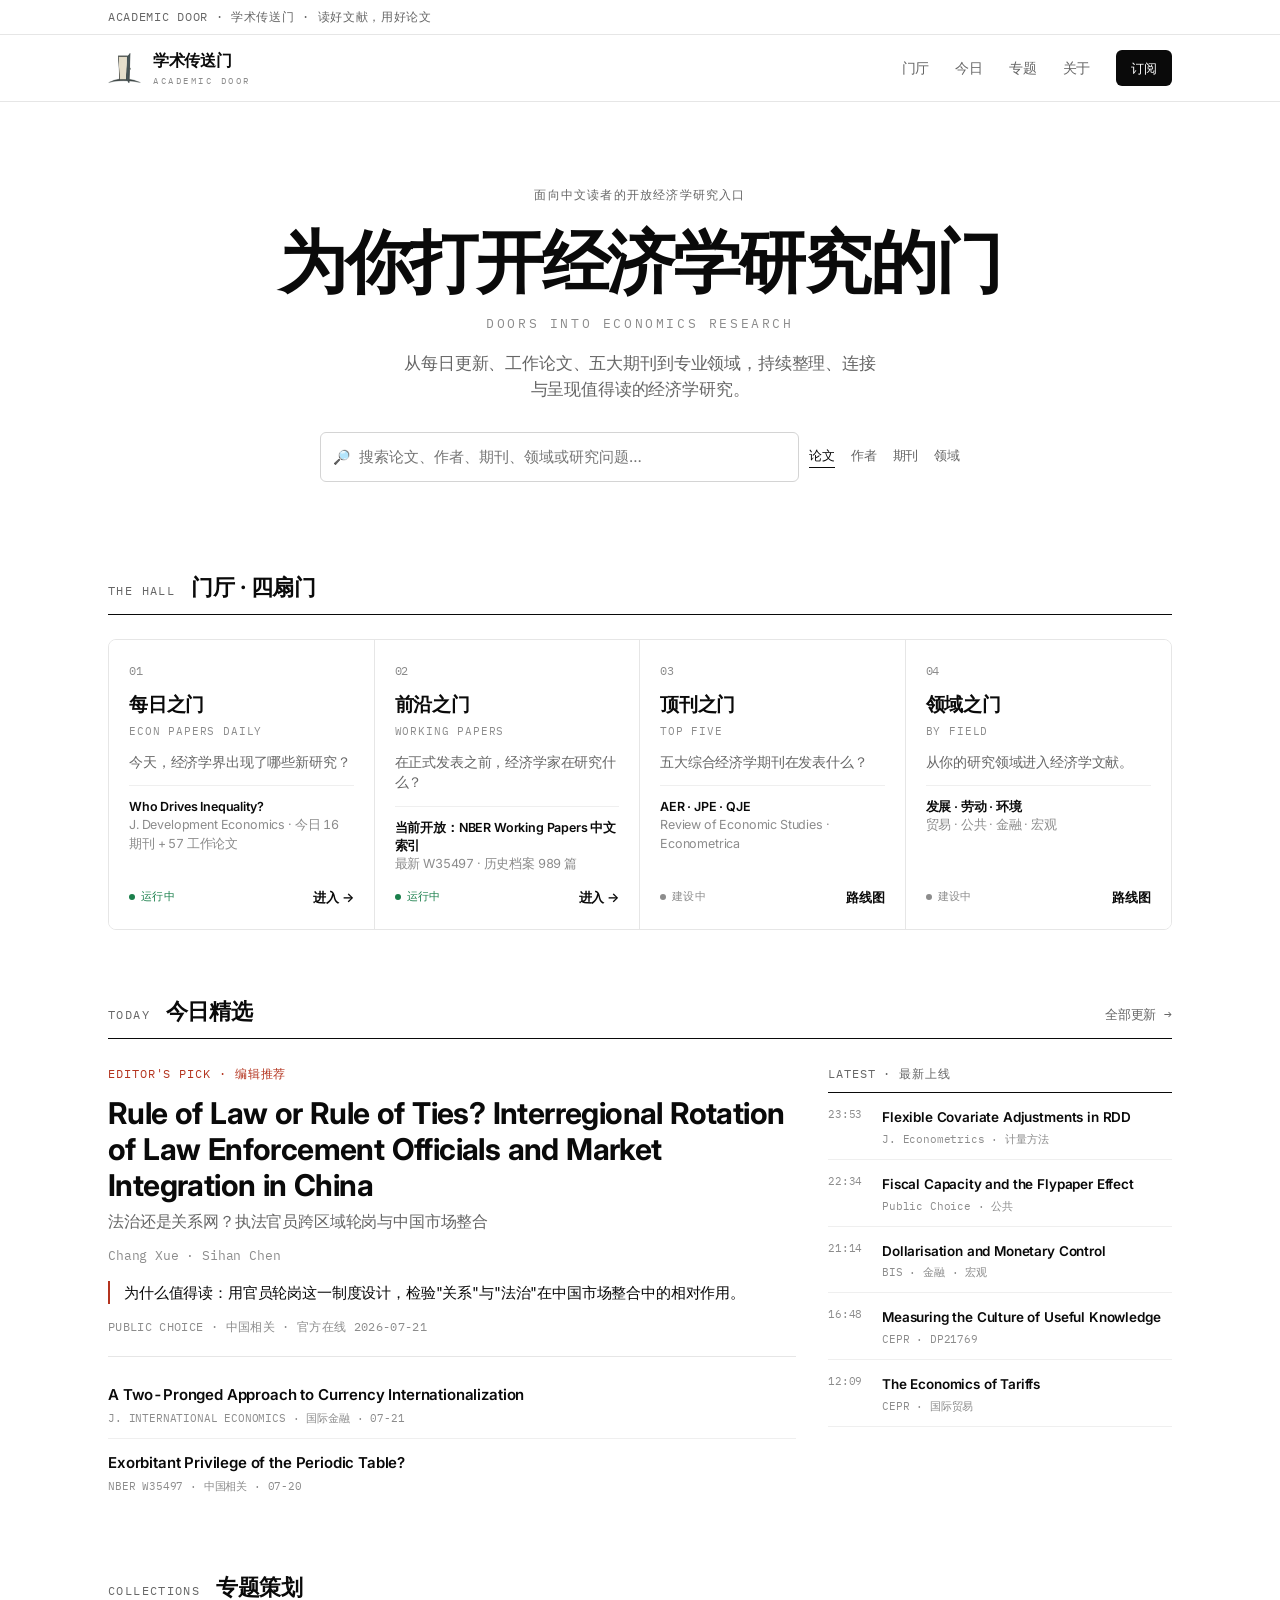
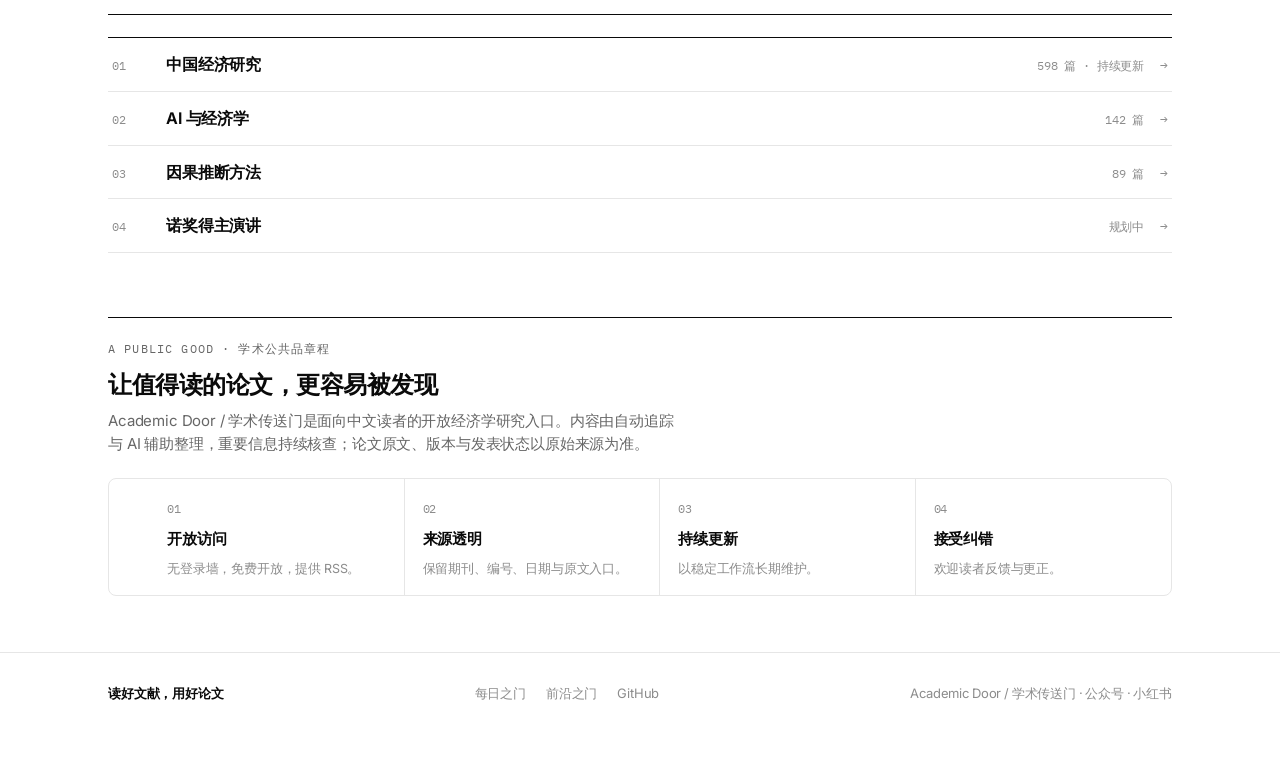
==== commit 2551e963: "fix(home): restore white-paper terminal typography — Inter + IBM Plex Mono, centered hero The merged" ====
--- a/index.html
+++ b/index.html
@@ -9,6 +9,9 @@
 <meta name="robots" content="index,follow,max-image-preview:large">
 <link rel="canonical" href="https://academic-door.github.io/">
 <link rel="icon" href="assets/academic-door-mark.png" type="image/png">
+<link rel="preconnect" href="https://fonts.googleapis.com">
+<link rel="preconnect" href="https://fonts.gstatic.com" crossorigin>
+<link href="https://fonts.googleapis.com/css2?family=Inter:wght@400;500;600;700;800&family=IBM+Plex+Mono:wght@400;500&display=swap" rel="stylesheet">
 <meta property="og:title" content="Academic Door / 学术传送门｜经济学研究的门">
 <meta property="og:description" content="面向中文读者的开放经济学研究入口。读好文献，用好论文。">
 <meta property="og:type" content="website">
@@ -51,8 +54,8 @@
   :root{
     --bg:#ffffff; --ink:#0a0a0a; --ink2:#666; --ink3:#8c8c8c; --line:#e6e6e6; --line2:#d4d4d4;
     --accent:#0a0a0a; --hair:#efefef; --cn:#b4341f;
-    --sans:-apple-system,BlinkMacSystemFont,"Segoe UI","PingFang SC","Microsoft YaHei","Noto Sans SC",Arial,sans-serif;
-    --mono:"SFMono-Regular",ui-monospace,Consolas,"Liberation Mono",monospace;
+    --sans:"Inter",-apple-system,BlinkMacSystemFont,"Segoe UI","PingFang SC","Microsoft YaHei","Noto Sans SC",Arial,sans-serif;
+    --mono:"IBM Plex Mono","SFMono-Regular",ui-monospace,Consolas,"Liberation Mono",monospace;
   }
   *{box-sizing:border-box;margin:0}
   html{scroll-behavior:smooth}
@@ -86,15 +89,15 @@
   nav.primary a:hover{color:var(--ink)}
   nav.primary a.cta{background:var(--ink);color:#fff;padding:8px 15px;border-radius:6px;font-size:13px}
 
-  /* hero */
-  .hero{padding:76px 0 20px}
+  /* hero — centered */
+  .hero{padding:84px 0 24px;text-align:center}
   .hero .eb{font-family:var(--mono);font-size:12px;letter-spacing:.1em;text-transform:uppercase;color:var(--ink2);margin-bottom:22px}
-  .hero h1{font-size:clamp(40px,6.2vw,68px);font-weight:800;line-height:1.05;letter-spacing:-.035em;max-width:16ch}
+  .hero h1{font-size:clamp(40px,6.2vw,68px);font-weight:800;line-height:1.05;letter-spacing:-.035em;max-width:18ch;margin:0 auto}
   .hero .en{font-family:var(--mono);font-size:13px;letter-spacing:.2em;text-transform:uppercase;color:var(--ink3);margin-top:16px}
-  .hero p{font-size:17px;color:var(--ink2);margin-top:16px;max-width:44ch}
+  .hero p{font-size:17px;color:var(--ink2);margin:16px auto 0;max-width:44ch}
   /* search */
-  .search{margin:28px 0 0;display:flex;gap:10px;max-width:640px;flex-wrap:wrap}
-  .search .f{flex:1;min-width:240px;position:relative}
+  .search{margin:30px auto 0;display:flex;gap:10px;max-width:640px;flex-wrap:wrap;justify-content:center}
+  .search .f{flex:1;min-width:240px;position:relative;text-align:left}
   .search input{width:100%;padding:12px 14px 12px 38px;border:1px solid var(--line2);border-radius:6px;background:#fff;font:inherit;font-size:15px}
   .search .ic{position:absolute;left:13px;top:50%;transform:translateY(-50%);color:var(--ink3);font-size:14px}
   .search .scope{display:flex;gap:16px;align-items:center}
@@ -336,7 +339,7 @@
         .then(function (r) { return r.ok ? r.json() : Promise.reject(); })
         .then(function (d) {
           var n = Number(d && (d.online != null ? d.online : d.count));
-          if (Number.isFinite(n) && n > 0) {
+          if (Number.isFinite(n) && n >= 0) {
             out.textContent = Math.floor(n);
             el.classList.add("is-live");
           }
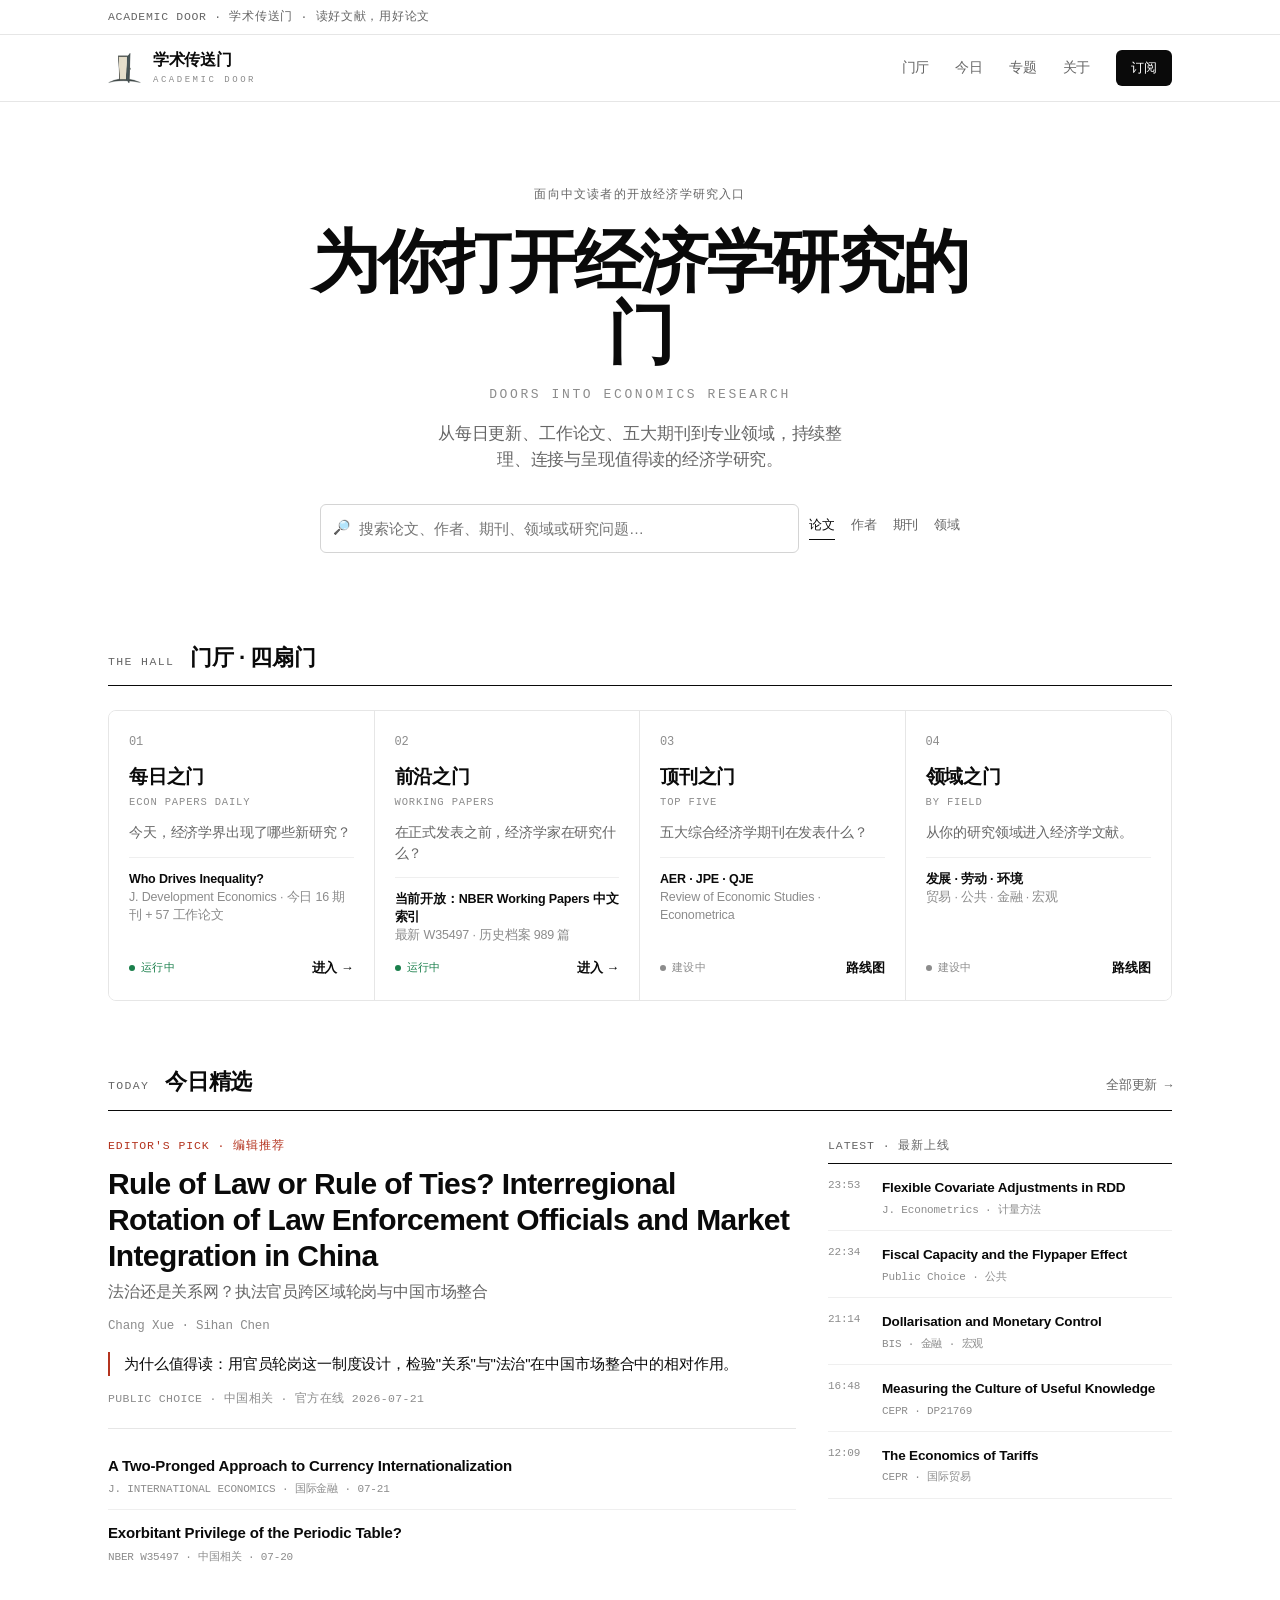
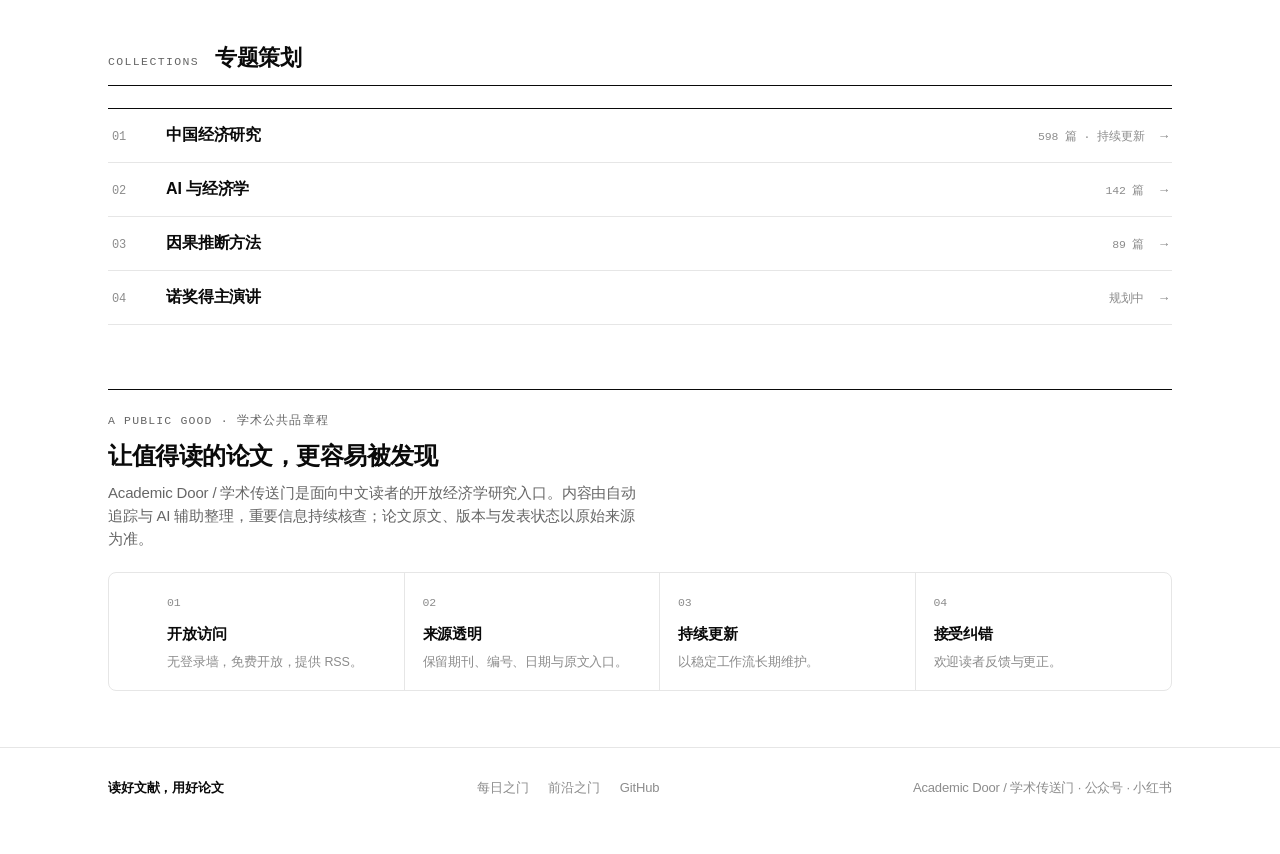
==== commit 48db5b1c: "fix(home): avoid remote font dependency" ====
--- a/index.html
+++ b/index.html
@@ -9,9 +9,6 @@
 <meta name="robots" content="index,follow,max-image-preview:large">
 <link rel="canonical" href="https://academic-door.github.io/">
 <link rel="icon" href="assets/academic-door-mark.png" type="image/png">
-<link rel="preconnect" href="https://fonts.googleapis.com">
-<link rel="preconnect" href="https://fonts.gstatic.com" crossorigin>
-<link href="https://fonts.googleapis.com/css2?family=Inter:wght@400;500;600;700;800&family=IBM+Plex+Mono:wght@400;500&display=swap" rel="stylesheet">
 <meta property="og:title" content="Academic Door / 学术传送门｜经济学研究的门">
 <meta property="og:description" content="面向中文读者的开放经济学研究入口。读好文献，用好论文。">
 <meta property="og:type" content="website">
@@ -54,8 +51,8 @@
   :root{
     --bg:#ffffff; --ink:#0a0a0a; --ink2:#666; --ink3:#8c8c8c; --line:#e6e6e6; --line2:#d4d4d4;
     --accent:#0a0a0a; --hair:#efefef; --cn:#b4341f;
-    --sans:"Inter",-apple-system,BlinkMacSystemFont,"Segoe UI","PingFang SC","Microsoft YaHei","Noto Sans SC",Arial,sans-serif;
-    --mono:"IBM Plex Mono","SFMono-Regular",ui-monospace,Consolas,"Liberation Mono",monospace;
+    --sans:-apple-system,BlinkMacSystemFont,"Segoe UI","PingFang SC","Microsoft YaHei","Noto Sans SC",Arial,sans-serif;
+    --mono:"SFMono-Regular",ui-monospace,Consolas,"Liberation Mono",monospace;
   }
   *{box-sizing:border-box;margin:0}
   html{scroll-behavior:smooth}
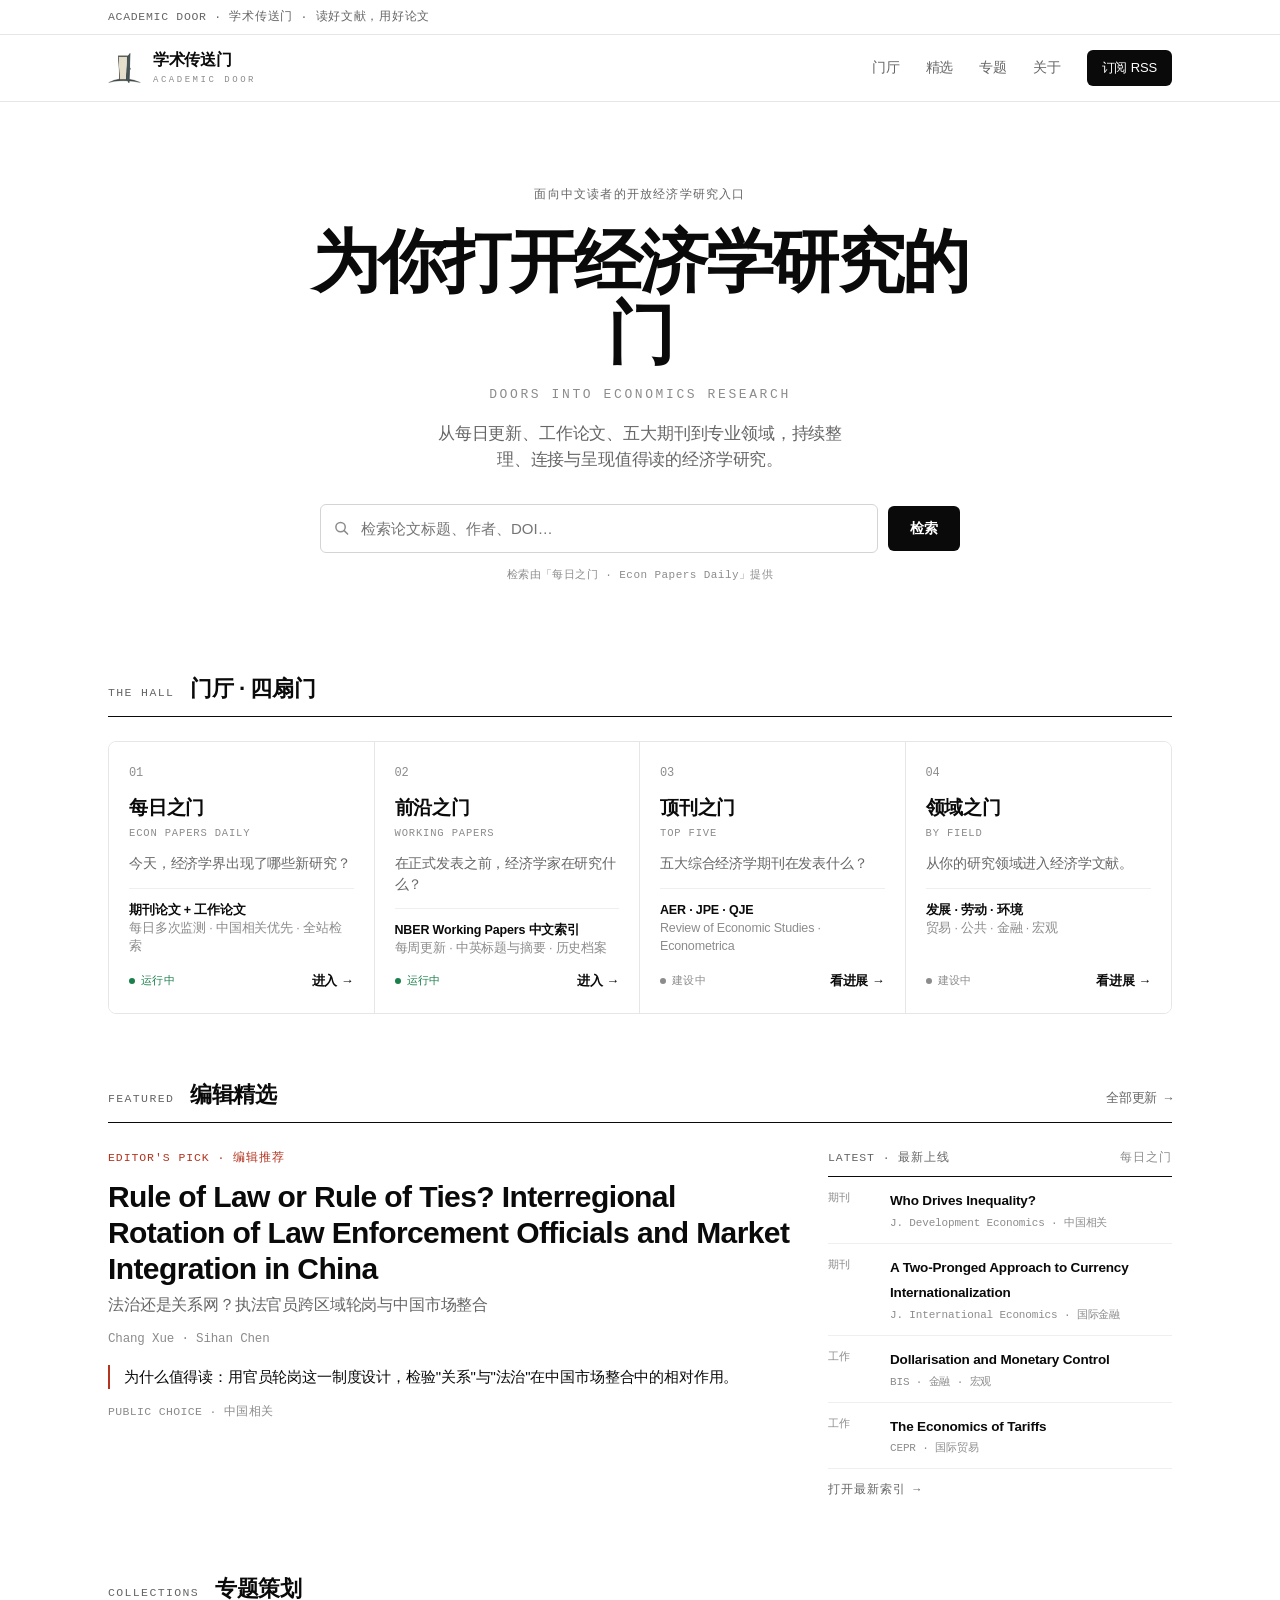
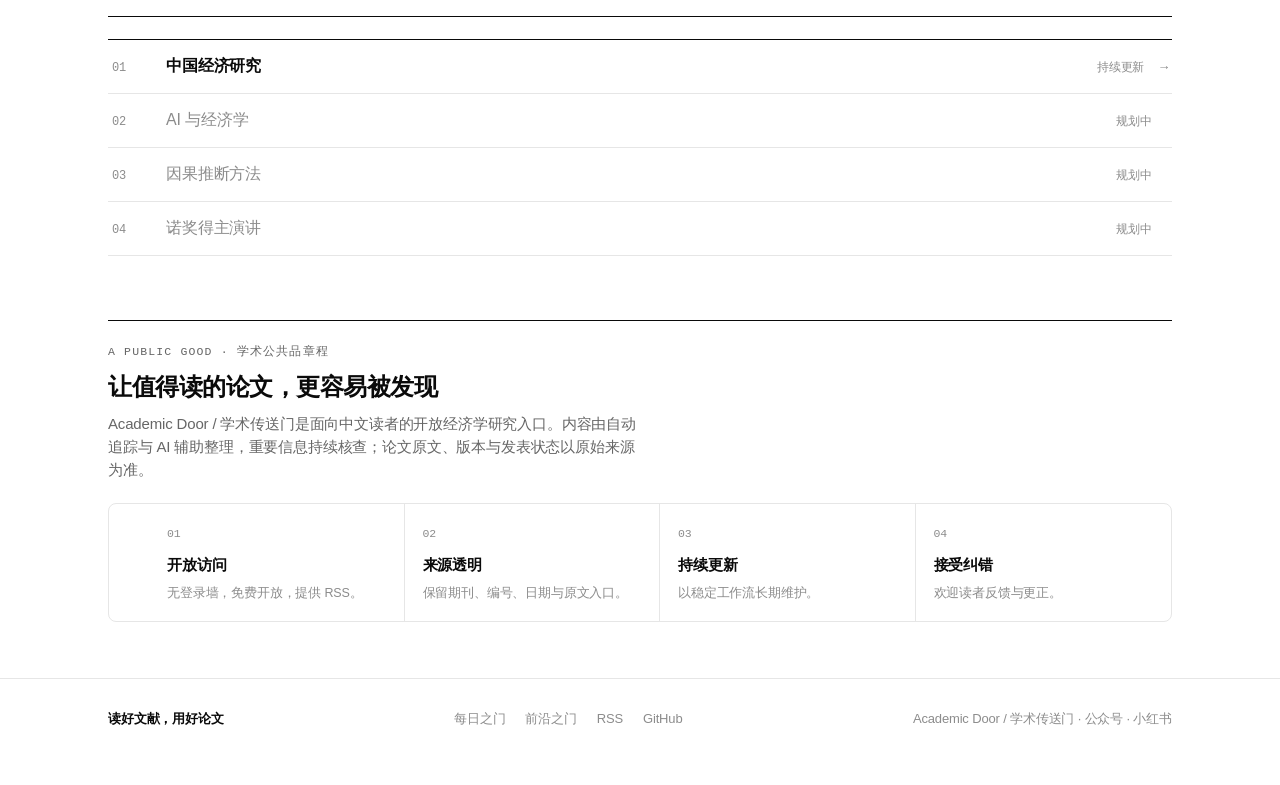
==== commit 03c76772: "fix(home): resolve homepage audit — no dead links, working search, real subscribe, live latest, ever" ====
--- a/index.html
+++ b/index.html
@@ -9,6 +9,8 @@
 <meta name="robots" content="index,follow,max-image-preview:large">
 <link rel="canonical" href="https://academic-door.github.io/">
 <link rel="icon" href="assets/academic-door-mark.png" type="image/png">
+<link rel="apple-touch-icon" href="assets/academic-door-mark.png">
+<link rel="alternate" type="application/rss+xml" title="Academic Door · Econ Papers Daily" href="https://academic-door.github.io/econ-paper-monitor/feed.xml">
 <meta property="og:title" content="Academic Door / 学术传送门｜经济学研究的门">
 <meta property="og:description" content="面向中文读者的开放经济学研究入口。读好文献，用好论文。">
 <meta property="og:type" content="website">
@@ -93,13 +95,13 @@
   .hero .en{font-family:var(--mono);font-size:13px;letter-spacing:.2em;text-transform:uppercase;color:var(--ink3);margin-top:16px}
   .hero p{font-size:17px;color:var(--ink2);margin:16px auto 0;max-width:44ch}
   /* search */
-  .search{margin:30px auto 0;display:flex;gap:10px;max-width:640px;flex-wrap:wrap;justify-content:center}
+  .search{margin:30px auto 0;display:flex;gap:10px;max-width:640px;flex-wrap:wrap;justify-content:center;align-items:center}
   .search .f{flex:1;min-width:240px;position:relative;text-align:left}
-  .search input{width:100%;padding:12px 14px 12px 38px;border:1px solid var(--line2);border-radius:6px;background:#fff;font:inherit;font-size:15px}
-  .search .ic{position:absolute;left:13px;top:50%;transform:translateY(-50%);color:var(--ink3);font-size:14px}
-  .search .scope{display:flex;gap:16px;align-items:center}
-  .search .scope a{font-family:var(--mono);font-size:12.5px;color:var(--ink2);padding-bottom:2px;border-bottom:1.5px solid transparent}
-  .search .scope a.on{color:var(--ink);border-color:var(--ink)}
+  .search input{width:100%;padding:12px 14px 12px 40px;border:1px solid var(--line2);border-radius:6px;background:#fff;font:inherit;font-size:15px}
+  .search .ic{position:absolute;left:14px;top:50%;transform:translateY(-50%);color:var(--ink3);display:flex}
+  .search .sbtn{background:var(--ink);color:#fff;border:none;border-radius:6px;padding:12px 22px;font:inherit;font-size:14px;font-weight:600;cursor:pointer}
+  .search .sbtn:hover{background:#000}
+  .search .hint{width:100%;font-family:var(--mono);font-size:11px;letter-spacing:.04em;color:var(--ink3);margin-top:4px}
 
   /* section head */
   .sh{display:flex;align-items:baseline;gap:16px;border-bottom:1px solid var(--ink);padding-bottom:10px;margin:64px 0 0}
@@ -110,7 +112,7 @@
   .sh .more:hover{color:var(--ink)}
 
   /* the hall — bordered door cards */
-  .doors{display:grid;grid-template-columns:repeat(4,1fr);gap:-1px;margin-top:24px;border:1px solid var(--line);border-radius:8px;overflow:hidden;grid-auto-rows:1fr}
+  .doors{display:grid;grid-template-columns:repeat(4,1fr);gap:0;margin-top:24px;border:1px solid var(--line);border-radius:8px;overflow:hidden;grid-auto-rows:1fr}
   .door{border-right:1px solid var(--line);padding:22px 20px;display:flex;flex-direction:column;min-height:250px;background:#fff;transition:background .16s}
   .door:last-child{border-right:none}
   .door:hover{background:#fafafa}
@@ -129,7 +131,7 @@
   .door .go .ar{display:inline-block;transition:transform .18s}
   .door:hover .go .ar{transform:translateX(3px)}
 
-  /* today */
+  /* featured + latest */
   .today{display:grid;grid-template-columns:2fr 1fr;gap:32px;margin-top:26px}
   .feature .fk{font-family:var(--mono);font-size:11.5px;letter-spacing:.08em;text-transform:uppercase;color:var(--cn)}
   .feature h3{font-size:clamp(22px,3vw,30px);font-weight:700;letter-spacing:-.02em;line-height:1.2;margin:12px 0 6px}
@@ -138,24 +140,22 @@
   .feature .au{font-family:var(--mono);font-size:12.5px;color:var(--ink3);margin-top:12px}
   .feature .why{font-size:15px;color:var(--ink);margin-top:16px;padding-left:14px;border-left:2px solid var(--cn);line-height:1.55}
   .feature .src{font-family:var(--mono);font-size:11.5px;color:var(--ink3);margin-top:14px;letter-spacing:.03em}
-  .sub{margin-top:20px;border-top:1px solid var(--line);padding-top:14px}
-  .sub .row{padding:11px 0;border-bottom:1px solid var(--hair)}
-  .sub .row:last-child{border-bottom:none}
-  .sub .row b{font-size:15px;font-weight:600;line-height:1.35}
-  .sub .row b a:hover{text-decoration:underline;text-underline-offset:2px}
-  .sub .row span{font-family:var(--mono);font-size:11px;color:var(--ink3);display:block;margin-top:3px}
-  .latest .lk{font-family:var(--mono);font-size:11.5px;letter-spacing:.08em;text-transform:uppercase;color:var(--ink2);border-bottom:1px solid var(--ink);padding-bottom:9px}
-  .latest .l{display:grid;grid-template-columns:44px 1fr;gap:10px;padding:11px 0;border-bottom:1px solid var(--hair)}
+  .latest .lk{font-family:var(--mono);font-size:11.5px;letter-spacing:.08em;text-transform:uppercase;color:var(--ink2);border-bottom:1px solid var(--ink);padding-bottom:9px;display:flex;justify-content:space-between}
+  .latest .lk .src2{color:var(--ink3)}
+  .latest .l{display:grid;grid-template-columns:52px 1fr;gap:10px;padding:11px 0;border-bottom:1px solid var(--hair)}
+  .latest a.l:hover b{text-decoration:underline;text-underline-offset:2px}
   .latest .l .tm{font-family:var(--mono);font-size:11px;color:var(--ink3);padding-top:2px}
   .latest .l b{font-size:13.5px;font-weight:600;line-height:1.34}
   .latest .l .mt{font-family:var(--mono);font-size:11px;color:var(--ink3);margin-top:2px}
 
   /* collections */
   .colist{margin-top:22px;border-top:1px solid var(--ink)}
-  .colist a{display:grid;grid-template-columns:38px 1fr auto auto;align-items:baseline;gap:16px;padding:14px 4px;border-bottom:1px solid var(--line)}
+  .colist a,.colist .np{display:grid;grid-template-columns:38px 1fr auto auto;align-items:baseline;gap:16px;padding:14px 4px;border-bottom:1px solid var(--line)}
   .colist a:hover{background:#fafafa}
+  .colist .np{color:var(--ink3)}
   .colist .no{font-family:var(--mono);font-size:12px;color:var(--ink3)}
   .colist .nm{font-size:16px;font-weight:650}
+  .colist .np .nm{font-weight:500}
   .colist .ct{font-family:var(--mono);font-size:11.5px;color:var(--ink3)}
   .colist .ar{font-family:var(--mono);font-size:13px;color:var(--ink3)}
   .colist a:hover .ar{color:var(--ink)}
@@ -194,6 +194,7 @@
     .door{border-right:none}
     .charter ol{grid-template-columns:1fr}
     .hero{padding-top:52px}
+    .search .sbtn{flex:1}
   }
 </style>
 </head>
@@ -210,7 +211,7 @@
     <span><b>学术传送门</b><small>ACADEMIC DOOR</small></span>
   </a>
   <nav class="primary" aria-label="主要导航">
-    <a href="#hall">门厅</a><a href="#today">今日</a><a href="#collections">专题</a><a href="#about">关于</a><a class="cta" href="#about">订阅</a>
+    <a href="#hall">门厅</a><a href="#featured">精选</a><a href="#collections">专题</a><a href="#about">关于</a><a class="cta" href="https://academic-door.github.io/econ-paper-monitor/feed.xml">订阅 RSS</a>
   </nav>
 </div></header>
 
@@ -220,10 +221,11 @@
     <h1 id="a-title">为你打开经济学研究的门</h1>
     <div class="en">Doors into economics research</div>
     <p>从每日更新、工作论文、五大期刊到专业领域，持续整理、连接与呈现值得读的经济学研究。</p>
-    <div class="search">
-      <div class="f"><span class="ic">🔎</span><input placeholder="搜索论文、作者、期刊、领域或研究问题…" aria-label="全站搜索"></div>
-      <div class="scope"><a class="on">论文</a><a>作者</a><a>期刊</a><a>领域</a></div>
-    </div>
+    <form class="search" role="search" action="https://academic-door.github.io/econ-paper-monitor/search/" method="get">
+      <div class="f"><span class="ic" aria-hidden="true"><svg width="15" height="15" viewBox="0 0 16 16" fill="none" stroke="currentColor" stroke-width="1.6"><circle cx="7" cy="7" r="5"></circle><line x1="10.8" y1="10.8" x2="14.5" y2="14.5" stroke-linecap="round"></line></svg></span><input type="search" name="q" placeholder="检索论文标题、作者、DOI…" aria-label="全站检索"></div>
+      <button class="sbtn" type="submit">检索</button>
+      <span class="hint">检索由「每日之门 · Econ Papers Daily」提供</span>
+    </form>
   </section>
 
   <div class="sh" id="hall"><span class="k">The Hall</span><h2>门厅 · 四扇门</h2><span class="rule"></span></div>
@@ -231,30 +233,30 @@
     <a class="door" href="https://academic-door.github.io/econ-paper-monitor/">
       <div class="no">01</div><h3>每日之门</h3><div class="pn">Econ Papers Daily</div>
       <div class="q">今天，经济学界出现了哪些新研究？</div>
-      <div class="peek"><b lang="en">Who Drives Inequality?</b>J. Development Economics · 今日 16 期刊 + 57 工作论文</div>
+      <div class="peek"><b>期刊论文 + 工作论文</b>每日多次监测 · 中国相关优先 · 全站检索</div>
       <div class="foot"><span class="st"><span class="d"></span>运行中</span><span class="go">进入 <span class="ar">→</span></span></div>
     </a>
     <a class="door" href="https://academic-door.github.io/nber-working-papers-cn/">
       <div class="no">02</div><h3>前沿之门</h3><div class="pn">Working Papers</div>
       <div class="q">在正式发表之前，经济学家在研究什么？</div>
-      <div class="peek"><b>当前开放：NBER Working Papers 中文索引</b>最新 W35497 · 历史档案 989 篇</div>
+      <div class="peek"><b>NBER Working Papers 中文索引</b>每周更新 · 中英标题与摘要 · 历史档案</div>
       <div class="foot"><span class="st"><span class="d"></span>运行中</span><span class="go">进入 <span class="ar">→</span></span></div>
     </a>
-    <a class="door" href="#about">
+    <a class="door" href="https://github.com/academic-door">
       <div class="no">03</div><h3>顶刊之门</h3><div class="pn">Top Five</div>
       <div class="q">五大综合经济学期刊在发表什么？</div>
       <div class="peek"><b>AER · JPE · QJE</b>Review of Economic Studies · Econometrica</div>
-      <div class="foot"><span class="st soon"><span class="d"></span>建设中</span><span class="go">路线图</span></div>
+      <div class="foot"><span class="st soon"><span class="d"></span>建设中</span><span class="go">看进展 <span class="ar">→</span></span></div>
     </a>
-    <a class="door" href="#about">
+    <a class="door" href="https://github.com/academic-door">
       <div class="no">04</div><h3>领域之门</h3><div class="pn">By Field</div>
       <div class="q">从你的研究领域进入经济学文献。</div>
       <div class="peek"><b>发展 · 劳动 · 环境</b>贸易 · 公共 · 金融 · 宏观</div>
-      <div class="foot"><span class="st soon"><span class="d"></span>建设中</span><span class="go">路线图</span></div>
+      <div class="foot"><span class="st soon"><span class="d"></span>建设中</span><span class="go">看进展 <span class="ar">→</span></span></div>
     </a>
   </div>
 
-  <div class="sh" id="today"><span class="k">Today</span><h2>今日精选</h2><span class="rule"></span><a class="more" href="https://academic-door.github.io/econ-paper-monitor/recent72/">全部更新 →</a></div>
+  <div class="sh" id="featured"><span class="k">Featured</span><h2>编辑精选</h2><span class="rule"></span><a class="more" href="https://academic-door.github.io/econ-paper-monitor/recent72/">全部更新 →</a></div>
   <div class="today">
     <div class="feature">
       <div class="fk">Editor's Pick · 编辑推荐</div>
@@ -262,28 +264,26 @@
       <div class="zh">法治还是关系网？执法官员跨区域轮岗与中国市场整合</div>
       <div class="au">Chang Xue · Sihan Chen</div>
       <div class="why">为什么值得读：用官员轮岗这一制度设计，检验"关系"与"法治"在中国市场整合中的相对作用。</div>
-      <div class="src">PUBLIC CHOICE · 中国相关 · 官方在线 2026-07-21</div>
-      <div class="sub">
-        <div class="row"><b><a lang="en" href="https://academic-door.github.io/econ-paper-monitor/paper.html?key=a-two-pronged-approach-to-currency-internationalization-70a25677bcc0">A Two-Pronged Approach to Currency Internationalization</a></b><span>J. INTERNATIONAL ECONOMICS · 国际金融 · 07-21</span></div>
-        <div class="row"><b><a lang="en" href="https://academic-door.github.io/nber-working-papers-cn/papers/w35497.html">Exorbitant Privilege of the Periodic Table?</a></b><span>NBER W35497 · 中国相关 · 07-20</span></div>
-      </div>
+      <div class="src">PUBLIC CHOICE · 中国相关</div>
     </div>
     <div class="latest">
-      <div class="lk">Latest · 最新上线</div>
-      <div class="l"><span class="tm">23:53</span><div><b lang="en">Flexible Covariate Adjustments in RDD</b><div class="mt">J. Econometrics · 计量方法</div></div></div>
-      <div class="l"><span class="tm">22:34</span><div><b lang="en">Fiscal Capacity and the Flypaper Effect</b><div class="mt">Public Choice · 公共</div></div></div>
-      <div class="l"><span class="tm">21:14</span><div><b lang="en">Dollarisation and Monetary Control</b><div class="mt">BIS · 金融 · 宏观</div></div></div>
-      <div class="l"><span class="tm">16:48</span><div><b lang="en">Measuring the Culture of Useful Knowledge</b><div class="mt">CEPR · DP21769</div></div></div>
-      <div class="l"><span class="tm">12:09</span><div><b lang="en">The Economics of Tariffs</b><div class="mt">CEPR · 国际贸易</div></div></div>
+      <div class="lk"><span>Latest · 最新上线</span><span class="src2">每日之门</span></div>
+      <div id="latest-list">
+        <a class="l" href="https://academic-door.github.io/econ-paper-monitor/recent72/"><span class="tm">期刊</span><div><b lang="en">Who Drives Inequality?</b><div class="mt">J. Development Economics · 中国相关</div></div></a>
+        <a class="l" href="https://academic-door.github.io/econ-paper-monitor/recent72/"><span class="tm">期刊</span><div><b lang="en">A Two-Pronged Approach to Currency Internationalization</b><div class="mt">J. International Economics · 国际金融</div></div></a>
+        <a class="l" href="https://academic-door.github.io/econ-paper-monitor/working-papers/today/"><span class="tm">工作</span><div><b lang="en">Dollarisation and Monetary Control</b><div class="mt">BIS · 金融 · 宏观</div></div></a>
+        <a class="l" href="https://academic-door.github.io/econ-paper-monitor/working-papers/today/"><span class="tm">工作</span><div><b lang="en">The Economics of Tariffs</b><div class="mt">CEPR · 国际贸易</div></div></a>
+      </div>
+      <div class="lk" style="border:none;padding-top:12px;justify-content:flex-start"><a href="https://academic-door.github.io/econ-paper-monitor/recent72/" style="color:var(--ink2)">打开最新索引 →</a></div>
     </div>
   </div>
 
   <div class="sh" id="collections"><span class="k">Collections</span><h2>专题策划</h2><span class="rule"></span></div>
   <nav class="colist" aria-label="专题">
-    <a href="https://academic-door.github.io/econ-paper-monitor/topics/china/"><span class="no">01</span><span class="nm">中国经济研究</span><span class="ct">598 篇 · 持续更新</span><span class="ar">→</span></a>
-    <a href="#"><span class="no">02</span><span class="nm">AI 与经济学</span><span class="ct">142 篇</span><span class="ar">→</span></a>
-    <a href="#"><span class="no">03</span><span class="nm">因果推断方法</span><span class="ct">89 篇</span><span class="ar">→</span></a>
-    <a href="#"><span class="no">04</span><span class="nm">诺奖得主演讲</span><span class="ct">规划中</span><span class="ar">→</span></a>
+    <a href="https://academic-door.github.io/econ-paper-monitor/topics/china/"><span class="no">01</span><span class="nm">中国经济研究</span><span class="ct">持续更新</span><span class="ar">→</span></a>
+    <div class="np"><span class="no">02</span><span class="nm">AI 与经济学</span><span class="ct">规划中</span><span class="ar"></span></div>
+    <div class="np"><span class="no">03</span><span class="nm">因果推断方法</span><span class="ct">规划中</span><span class="ar"></span></div>
+    <div class="np"><span class="no">04</span><span class="nm">诺奖得主演讲</span><span class="ct">规划中</span><span class="ar"></span></div>
   </nav>
 
   <section class="charter" id="about" aria-labelledby="about-title">
@@ -304,12 +304,14 @@
   <nav aria-label="页脚导航">
     <a href="https://academic-door.github.io/econ-paper-monitor/">每日之门</a>
     <a href="https://academic-door.github.io/nber-working-papers-cn/">前沿之门</a>
+    <a href="https://academic-door.github.io/econ-paper-monitor/feed.xml">RSS</a>
     <a href="https://github.com/academic-door">GitHub</a>
   </nav>
   <span>Academic Door / 学术传送门 · 公众号 · 小红书</span>
 </div></footer>
 
 <script>
+  /* Online-presence badge — progressive enhancement. */
   (function () {
     var el = document.getElementById("presence");
     if (!el) return;
@@ -346,6 +348,33 @@
     refresh();
     setInterval(refresh, 60000);
   })();
+
+  /* Latest — live from the Econ Papers Daily RSS (same-origin). Falls back to static rows. */
+  (function () {
+    var box = document.getElementById("latest-list");
+    if (!box) return;
+    fetch("/econ-paper-monitor/feed.xml", { cache: "no-store" })
+      .then(function (r) { return r.ok ? r.text() : Promise.reject(); })
+      .then(function (t) {
+        var xml = new DOMParser().parseFromString(t, "application/xml");
+        if (xml.querySelector("parsererror")) return;
+        var items = [].slice.call(xml.querySelectorAll("item")).slice(0, 5);
+        if (!items.length) return;
+        function esc(s){var d=document.createElement("div");d.textContent=s||"";return d.innerHTML;}
+        var html = "";
+        items.forEach(function (it) {
+          var title = (it.querySelector("title") || {}).textContent || "";
+          var link = (it.querySelector("link") || {}).textContent || "https://academic-door.github.io/econ-paper-monitor/";
+          var cat = (it.querySelector("category") || {}).textContent || "Econ Papers Daily";
+          var pd = (it.querySelector("pubDate") || {}).textContent || "";
+          var d = pd ? new Date(pd) : null;
+          var tm = (d && !isNaN(d)) ? (("0"+(d.getMonth()+1)).slice(-2) + "-" + ("0"+d.getDate()).slice(-2)) : "";
+          html += '<a class="l" href="' + esc(link) + '"><span class="tm">' + tm + '</span><div><b lang="en">' + esc(title) + '</b><div class="mt">' + esc(cat) + '</div></div></a>';
+        });
+        box.innerHTML = html;
+      })
+      .catch(function () { /* keep static fallback */ });
+  })();
 </script>
 </body>
 </html>
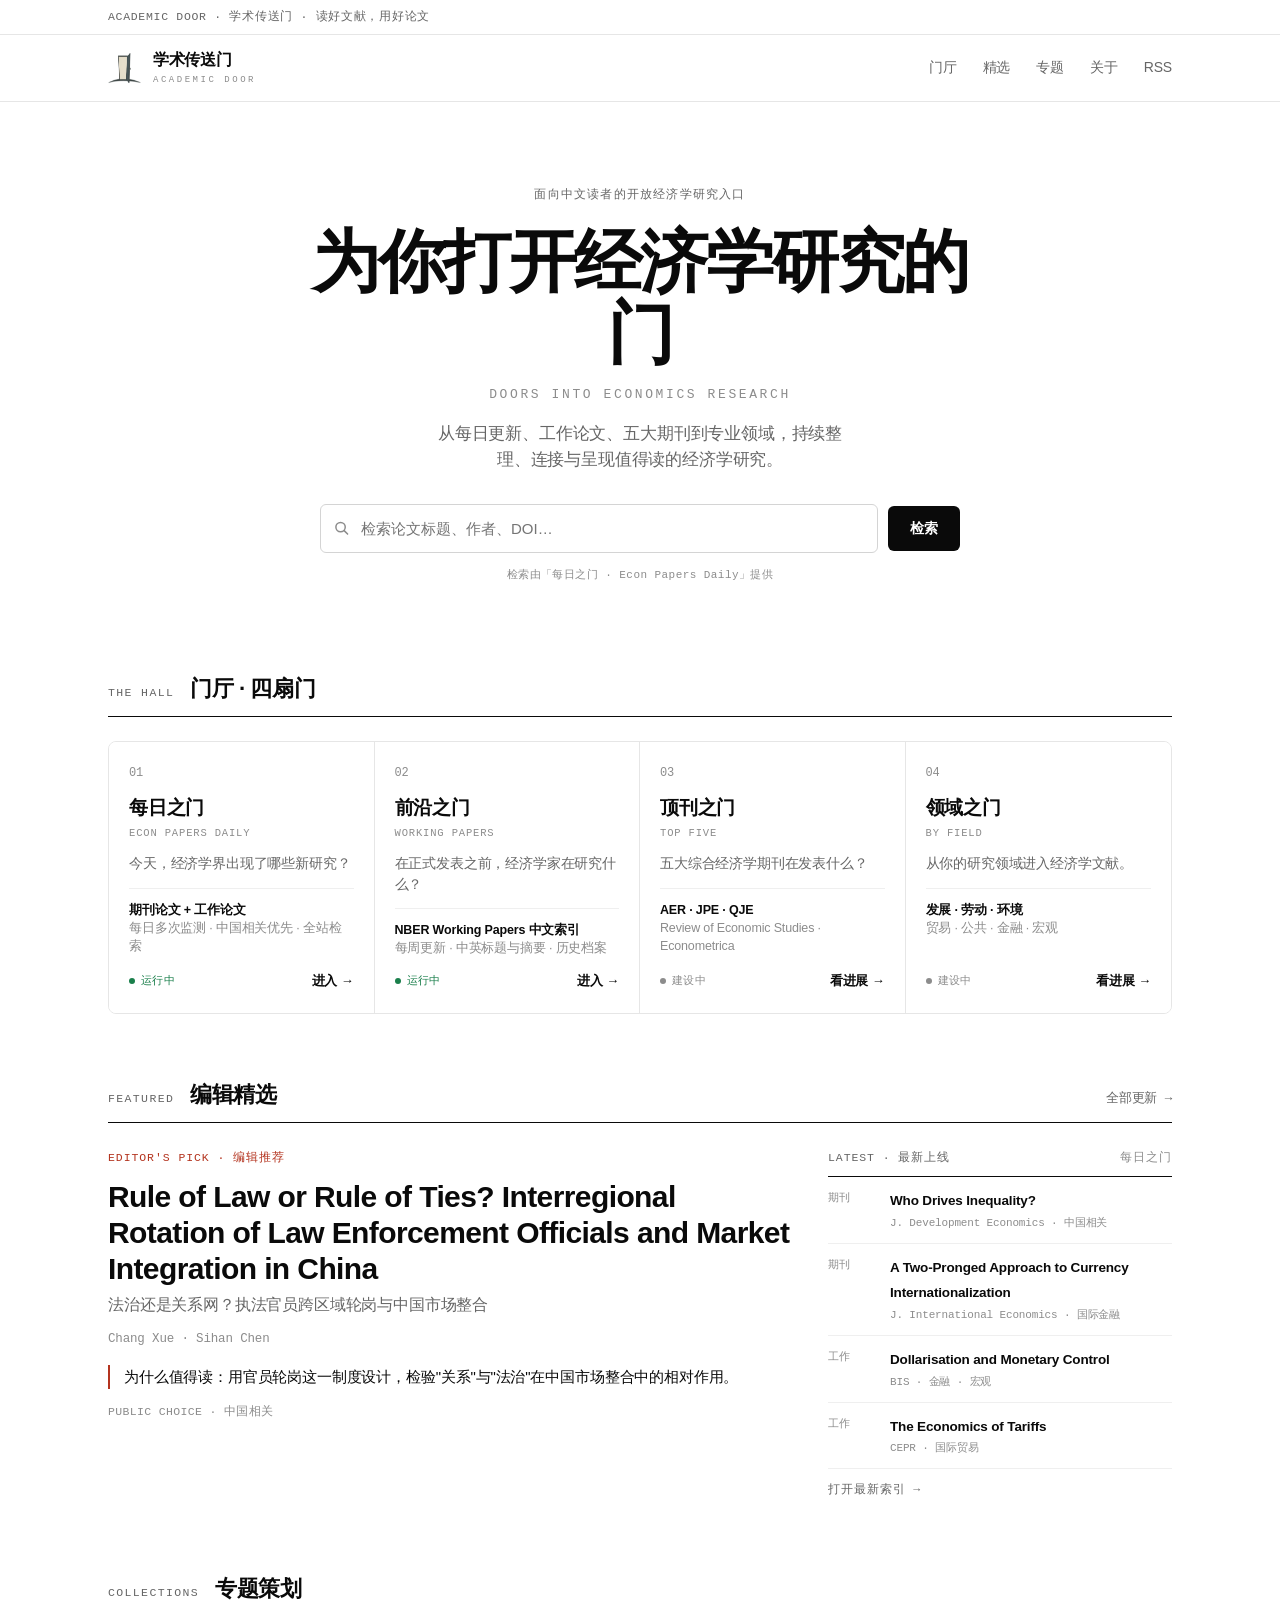
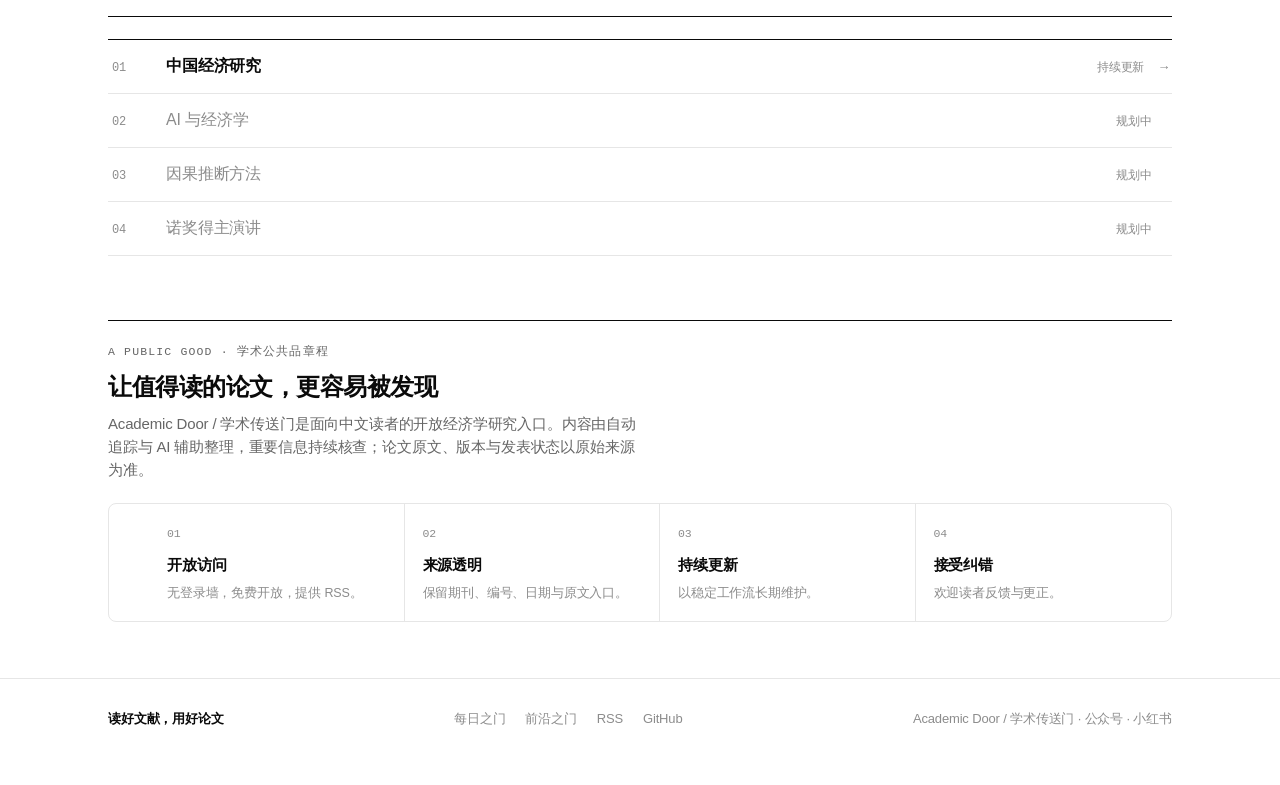
==== commit 6e441fed: "fix(home): make RSS nav link understated" ====
--- a/index.html
+++ b/index.html
@@ -86,7 +86,6 @@
   nav.primary{display:flex;align-items:center;gap:26px}
   nav.primary a{font-size:14px;color:var(--ink2)}
   nav.primary a:hover{color:var(--ink)}
-  nav.primary a.cta{background:var(--ink);color:#fff;padding:8px 15px;border-radius:6px;font-size:13px}
 
   /* hero — centered */
   .hero{padding:84px 0 24px;text-align:center}
@@ -211,7 +210,7 @@
     <span><b>学术传送门</b><small>ACADEMIC DOOR</small></span>
   </a>
   <nav class="primary" aria-label="主要导航">
-    <a href="#hall">门厅</a><a href="#featured">精选</a><a href="#collections">专题</a><a href="#about">关于</a><a class="cta" href="https://academic-door.github.io/econ-paper-monitor/feed.xml">订阅 RSS</a>
+    <a href="#hall">门厅</a><a href="#featured">精选</a><a href="#collections">专题</a><a href="#about">关于</a><a href="https://academic-door.github.io/econ-paper-monitor/feed.xml">RSS</a>
   </nav>
 </div></header>
 
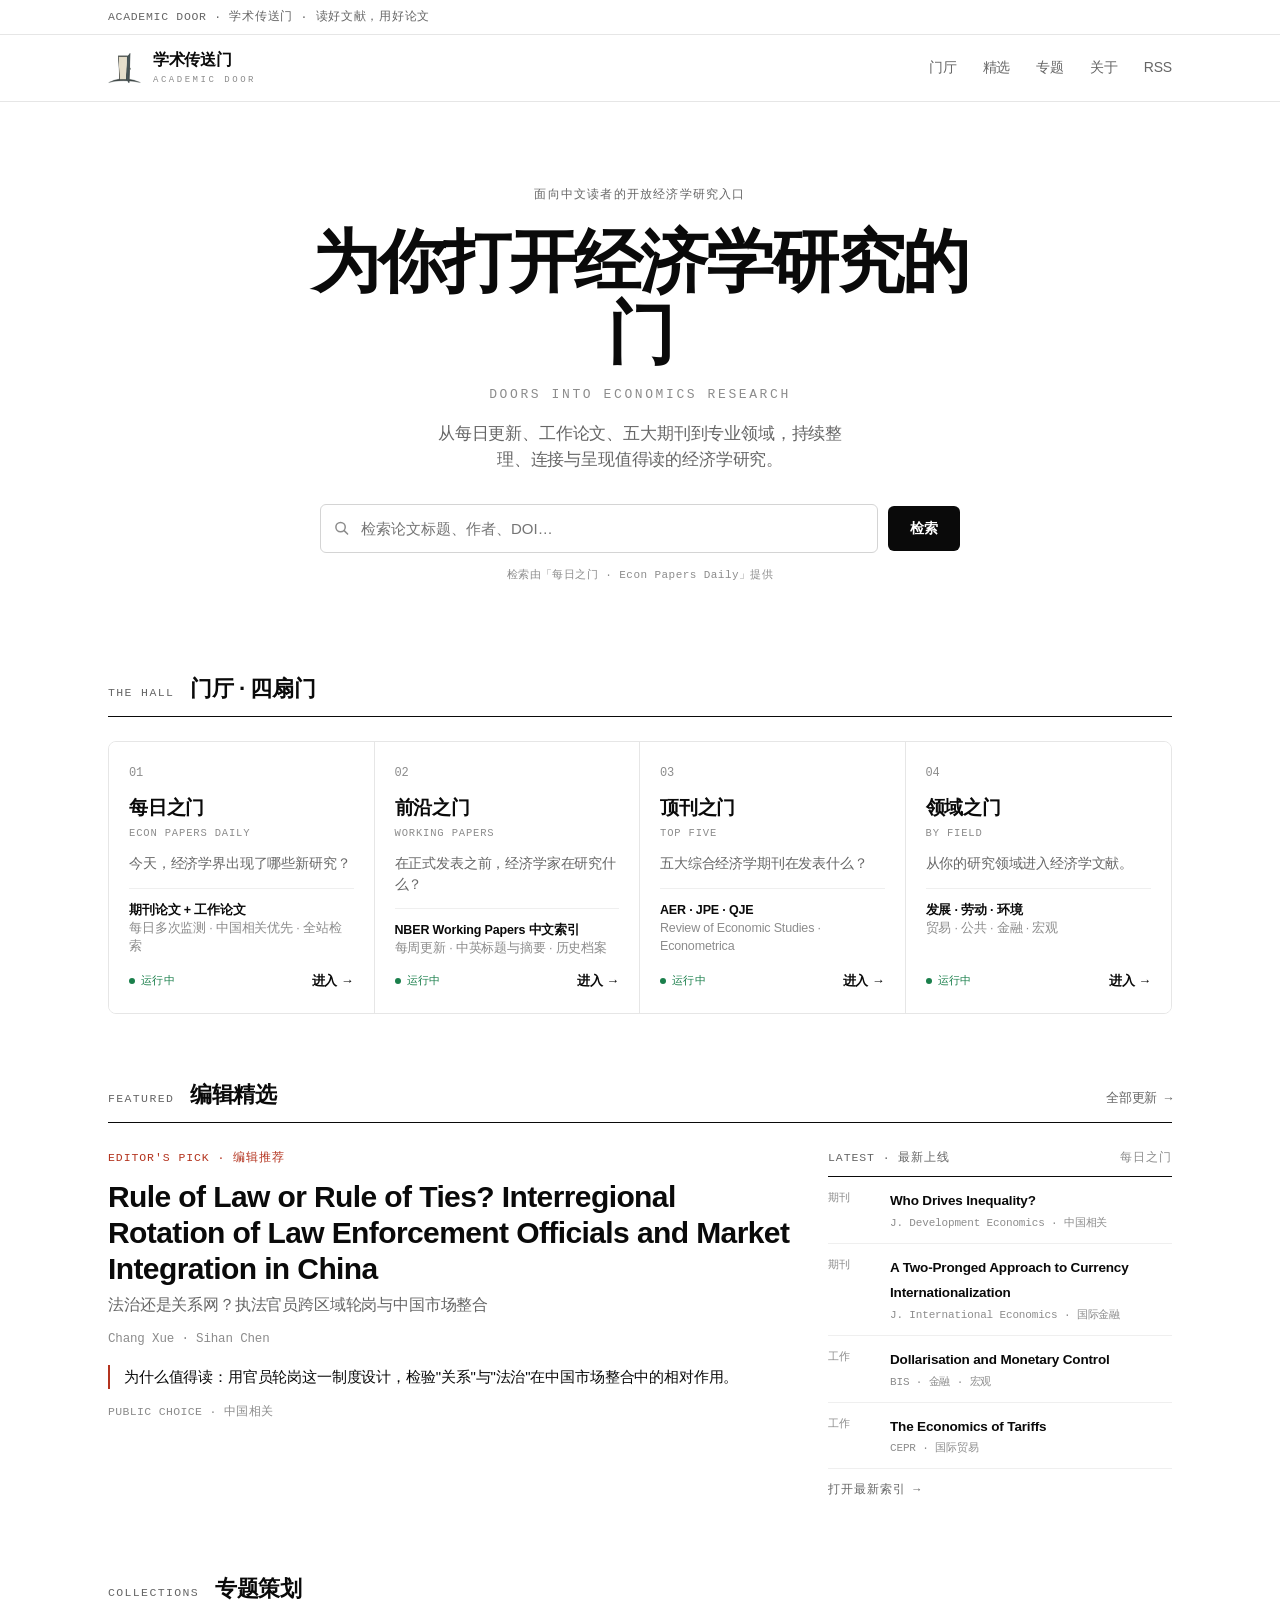
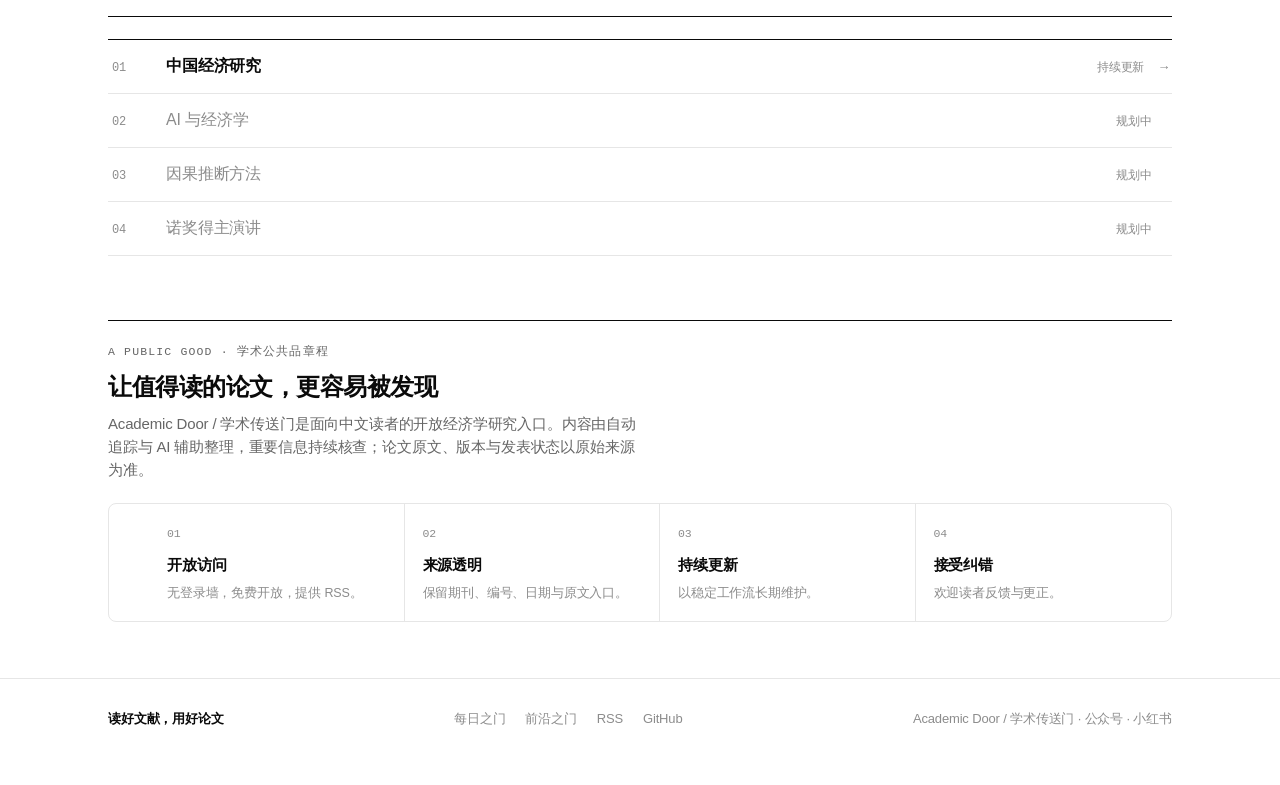
==== commit 1f897e38: "portal: link Top Five / By Field doors to the live Journals site The public Journals site (https://a" ====
--- a/index.html
+++ b/index.html
@@ -241,17 +241,17 @@
       <div class="peek"><b>NBER Working Papers 中文索引</b>每周更新 · 中英标题与摘要 · 历史档案</div>
       <div class="foot"><span class="st"><span class="d"></span>运行中</span><span class="go">进入 <span class="ar">→</span></span></div>
     </a>
-    <a class="door" href="https://github.com/academic-door">
+    <a class="door" href="https://academic-door.github.io/journals/">
       <div class="no">03</div><h3>顶刊之门</h3><div class="pn">Top Five</div>
       <div class="q">五大综合经济学期刊在发表什么？</div>
       <div class="peek"><b>AER · JPE · QJE</b>Review of Economic Studies · Econometrica</div>
-      <div class="foot"><span class="st soon"><span class="d"></span>建设中</span><span class="go">看进展 <span class="ar">→</span></span></div>
+      <div class="foot"><span class="st"><span class="d"></span>运行中</span><span class="go">进入 <span class="ar">→</span></span></div>
     </a>
-    <a class="door" href="https://github.com/academic-door">
+    <a class="door" href="https://academic-door.github.io/journals/">
       <div class="no">04</div><h3>领域之门</h3><div class="pn">By Field</div>
       <div class="q">从你的研究领域进入经济学文献。</div>
       <div class="peek"><b>发展 · 劳动 · 环境</b>贸易 · 公共 · 金融 · 宏观</div>
-      <div class="foot"><span class="st soon"><span class="d"></span>建设中</span><span class="go">看进展 <span class="ar">→</span></span></div>
+      <div class="foot"><span class="st"><span class="d"></span>运行中</span><span class="go">进入 <span class="ar">→</span></span></div>
     </a>
   </div>
 
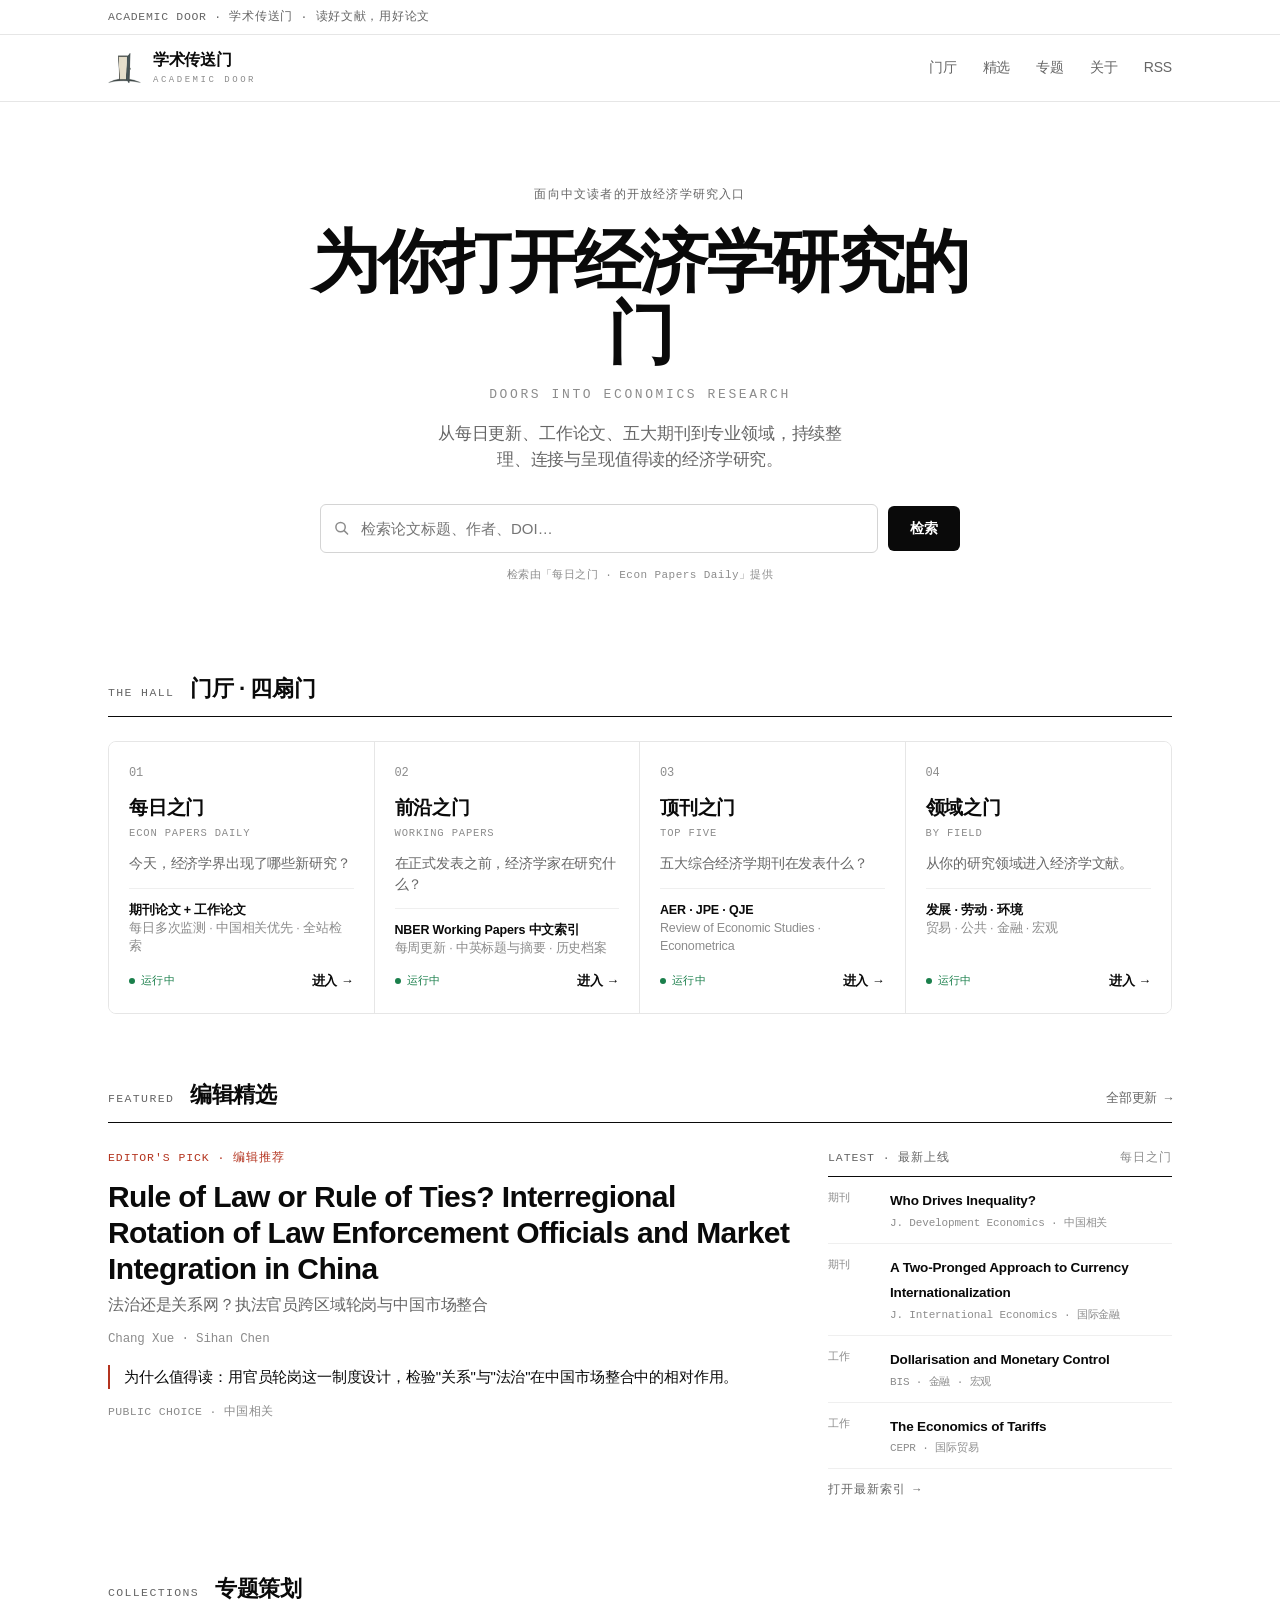
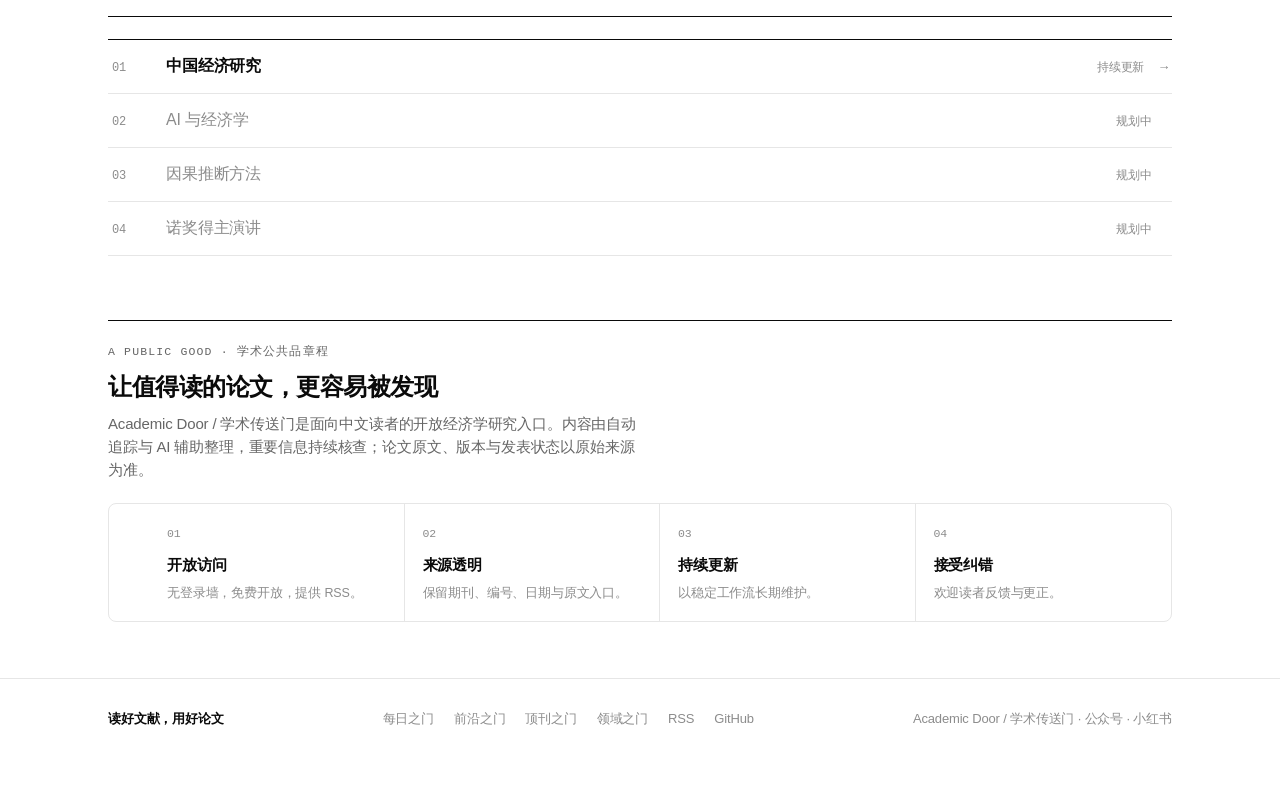
==== commit e931ab2a: "portal: align four-door links with canonical product map" ====
--- a/index.html
+++ b/index.html
@@ -42,8 +42,10 @@
       "@type": "ItemList",
       "name": "Academic Door 公开项目",
       "itemListElement": [
-        {"@type": "ListItem", "position": 1, "url": "https://academic-door.github.io/econ-paper-monitor/", "name": "Econ Papers Daily"},
-        {"@type": "ListItem", "position": 2, "url": "https://academic-door.github.io/nber-working-papers-cn/", "name": "NBER Working Papers CN"}
+        {"@type": "ListItem", "position": 1, "url": "https://academic-door.github.io/econ-paper-monitor/", "name": "每日之门 · Econ Papers Daily"},
+        {"@type": "ListItem", "position": 2, "url": "https://academic-door.github.io/nber-working-papers-cn/", "name": "前沿之门 · Working Papers"},
+        {"@type": "ListItem", "position": 3, "url": "https://academic-door.github.io/journals/top5/", "name": "顶刊之门 · Top Five"},
+        {"@type": "ListItem", "position": 4, "url": "https://academic-door.github.io/journals/fields/", "name": "领域之门 · By Field"}
       ]
     }
   ]
@@ -241,13 +243,13 @@
       <div class="peek"><b>NBER Working Papers 中文索引</b>每周更新 · 中英标题与摘要 · 历史档案</div>
       <div class="foot"><span class="st"><span class="d"></span>运行中</span><span class="go">进入 <span class="ar">→</span></span></div>
     </a>
-    <a class="door" href="https://academic-door.github.io/journals/">
+    <a class="door" href="https://academic-door.github.io/journals/top5/">
       <div class="no">03</div><h3>顶刊之门</h3><div class="pn">Top Five</div>
       <div class="q">五大综合经济学期刊在发表什么？</div>
       <div class="peek"><b>AER · JPE · QJE</b>Review of Economic Studies · Econometrica</div>
       <div class="foot"><span class="st"><span class="d"></span>运行中</span><span class="go">进入 <span class="ar">→</span></span></div>
     </a>
-    <a class="door" href="https://academic-door.github.io/journals/">
+    <a class="door" href="https://academic-door.github.io/journals/fields/">
       <div class="no">04</div><h3>领域之门</h3><div class="pn">By Field</div>
       <div class="q">从你的研究领域进入经济学文献。</div>
       <div class="peek"><b>发展 · 劳动 · 环境</b>贸易 · 公共 · 金融 · 宏观</div>
@@ -303,6 +305,8 @@
   <nav aria-label="页脚导航">
     <a href="https://academic-door.github.io/econ-paper-monitor/">每日之门</a>
     <a href="https://academic-door.github.io/nber-working-papers-cn/">前沿之门</a>
+    <a href="https://academic-door.github.io/journals/top5/">顶刊之门</a>
+    <a href="https://academic-door.github.io/journals/fields/">领域之门</a>
     <a href="https://academic-door.github.io/econ-paper-monitor/feed.xml">RSS</a>
     <a href="https://github.com/academic-door">GitHub</a>
   </nav>
